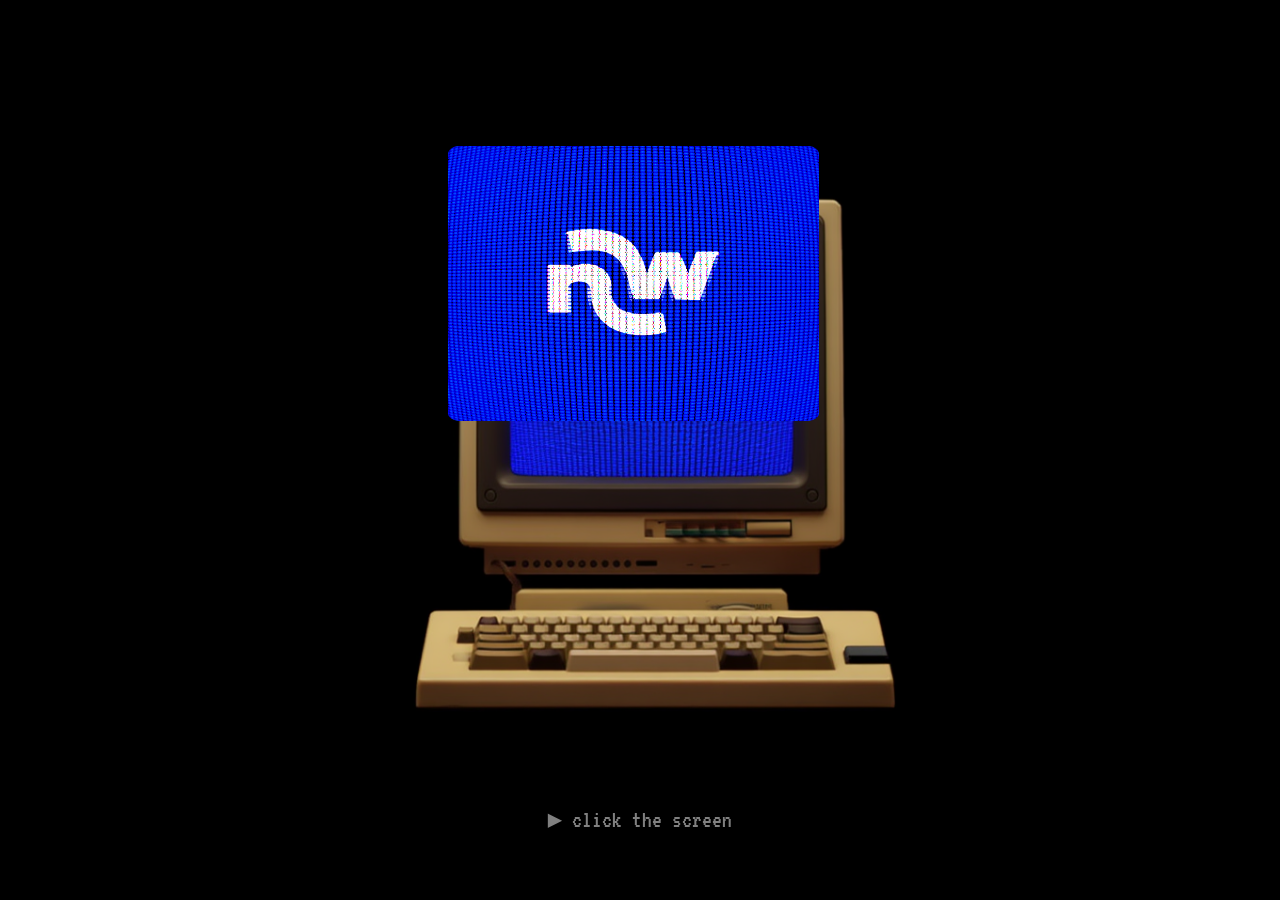
==== noway-main/index.html @ ea656559 "initial commit" ====
<!DOCTYPE html>
<html lang="en">
<head>
  <meta charset="UTF-8">
  <meta name="viewport" content="width=device-width, initial-scale=1.0">
  <title>Noway</title>
  <link rel="stylesheet" href="style.css">
</head>
<body>

  <div class="landing-page" id="landingPage">

    <div class="computer-container" id="computerContainer">
      <img src="IMAGES/Logo on Screen 1.png" alt="Noway" class="landing-bg" id="computerImg">

      <!-- Idle video loops; click triggers Trim 1 then zoom -->
      <div class="screen-overlay" id="screenOverlay">
        <video class="screen-video" id="screenVideo" autoplay muted loop playsinline poster="IMAGES/nowayekraan.jpg">
          <source src="../noway%20web/uued%20asjad/nw_lcd_screen%20-%20Trim.mp4" type="video/mp4">
        </video>
        <!-- Preloaded: shown on click -->
        <video class="screen-video screen-video-hidden" id="screenVideoClick" muted playsinline preload="auto">
          <source src="../noway%20web/uued%20asjad/nw_lcd_screen%20-%20Trim%201.mp4" type="video/mp4">
        </video>
      </div>
    </div>

    <p class="hint-text" id="hintText">&#9654; click the screen</p>

  </div>

  <!-- Boot Sequence -->
  <div class="boot-overlay" id="bootOverlay">

    <!-- Windows XP loading screen -->
    <div id="bootXp">
      <div class="xp-logo">
        <div class="xp-flag">
          <div class="xp-tl"></div>
          <div class="xp-tr"></div>
          <div class="xp-bl"></div>
          <div class="xp-br"></div>
        </div>
        <div class="xp-wordmark">
          <span class="xp-microsoft">Microsoft</span>
          <span class="xp-name">Windows<em>XP</em></span>
        </div>
      </div>
      <div class="xp-bar-track">
        <div class="xp-pill"></div>
        <div class="xp-pill"></div>
        <div class="xp-pill"></div>
      </div>
      <span class="xp-copy">Copyright &copy; 2026 Noway Technologies. All rights reserved.</span>
    </div>

  </div>

  <!-- Page Transition -->
  <div class="page-transition" id="pageTransition"></div>

  <script src="script.js"></script>
</body>
</html>
---- noway-main/style.css ----
@import url('https://fonts.googleapis.com/css2?family=VT323&family=Press+Start+2P&display=swap');

/* ===== GLOBAL RESET & BASE ===== */
*, *::before, *::after {
  margin: 0;
  padding: 0;
  box-sizing: border-box;
}

:root {
  --win-blue: #0055aa;
  --win-gray: #c0c0c0;
  --win-dark: #808080;
  --win-light: #ffffff;
  --win-black: #000000;
  --win-taskbar: #c0c0c0;
  --win-title: #000080;
  --win-title-text: #ffffff;
  --font-retro: 'VT323', monospace;
  --font-pixel: 'Press Start 2P', cursive;
}

html, body {
  width: 100%;
  height: 100%;
  overflow: hidden;
  font-family: var(--font-retro);
}


/* =========================================================
   LANDING PAGE (index.html)
   ========================================================= */
.landing-page {
  width: 100%;
  height: 100vh;
  background: #000;
  position: relative;
  overflow: hidden;
  display: flex;
  flex-direction: column;
  align-items: center;
  justify-content: center;
}

/* Container shrink-wraps around the image so overlay % = image % */
.computer-container {
  position: relative;
  display: inline-block;
  z-index: 1;
  /* transform-origin = center of the CRT screen area in the image */
  transform-origin: 49.5% 30%;
  transition: transform 2.2s cubic-bezier(0.2, 0, 0.6, 1);
}

/* Zoom-in state — triggered by JS on screen click */
.computer-container.zooming {
  transform: scale(14);
}

/* Image scales naturally — no object-fit tricks */
.landing-bg {
  display: block;
  max-width: 100vw;
  max-height: 88vh;
  width: auto;
  height: auto;
}

/* Screen overlay: positioned relative to the container (= image size)
   Percentages match the CRT screen area of "Logo on Screen 1.png" */
.screen-overlay {
  position: absolute;
  z-index: 5;
  top: 11%;
  left: 35%;
  width: 29%;
  height: 38%;
  overflow: hidden;
  cursor: pointer;
  border-radius: 3%;
}

/* Video fills the TV screen */
.screen-video {
  position: absolute;
  top: 0; left: 0;
  width: 100%;
  height: 100%;
  object-fit: cover;
  display: block;
}

.screen-video-hidden {
  opacity: 0;
  pointer-events: none;
}


/* Hint text: below the computer */
.hint-text {
  margin-top: 16px;
  font-family: var(--font-retro);
  font-size: clamp(16px, 2vw, 24px);
  color: rgba(255,255,255,0.5);
  z-index: 5;
  animation: hintBlink 2s ease-in-out infinite;
  white-space: nowrap;
}

@keyframes hintBlink {
  0%, 100% { opacity: 0.4; }
  50% { opacity: 0.9; }
}

/* Boot animation overlay */
.boot-overlay {
  position: fixed;
  top: 0; left: 0;
  width: 100%;
  height: 100%;
  background: #000;
  z-index: 9999;
  opacity: 0;
  pointer-events: none;
  transition: opacity 0.5s ease;
}

.boot-overlay.active {
  opacity: 1;
  pointer-events: all;
}

/* ── Windows XP boot screen ── */
#bootXp {
  display: none;
  flex-direction: column;
  align-items: center;
  justify-content: center;
  height: 100%;
  gap: 48px;
  opacity: 0;
  transition: opacity 0.6s ease;
}

#bootXp.visible {
  opacity: 1;
}

.xp-logo {
  display: flex;
  align-items: center;
  gap: 18px;
}

/* 4-color Windows flag */
.xp-flag {
  width: 58px;
  height: 58px;
  display: grid;
  grid-template-columns: 1fr 1fr;
  grid-template-rows: 1fr 1fr;
  gap: 3px;
}

.xp-tl { background: #ec3b26; border-radius: 5px 0 0 0; }
.xp-tr { background: #82c143; border-radius: 0 5px 0 0; }
.xp-bl { background: #1da1e4; border-radius: 0 0 0 5px; }
.xp-br { background: #f3c10a; border-radius: 0 0 5px 0; }

.xp-wordmark {
  display: flex;
  flex-direction: column;
  line-height: 1;
}

.xp-microsoft {
  font-family: 'Segoe UI', Tahoma, sans-serif;
  font-size: 13px;
  color: #ccc;
  letter-spacing: 1px;
  margin-bottom: 2px;
}

.xp-name {
  font-family: 'Franklin Gothic Medium', 'Arial Narrow', Arial, sans-serif;
  font-size: 40px;
  font-weight: normal;
  color: #fff;
}

.xp-name em {
  font-style: italic;
  color: #ff8c00;
  font-size: 32px;
  margin-left: 6px;
}

/* Sliding progress bar */
.xp-bar-track {
  width: 220px;
  height: 14px;
  border-radius: 7px;
  border: 1px solid #555;
  background: #111;
  overflow: hidden;
  position: relative;
}

.xp-pill {
  position: absolute;
  top: 2px;
  width: 40px;
  height: 10px;
  border-radius: 5px;
  background: linear-gradient(90deg, #1668cc, #56aaff, #1668cc);
  animation: xpSlide 1.8s linear infinite;
  left: -40px;
}

.xp-pill:nth-child(2) { animation-delay: 0.6s; }
.xp-pill:nth-child(3) { animation-delay: 1.2s; }

@keyframes xpSlide {
  from { left: -40px; }
  to   { left: 220px; }
}

.xp-copy {
  position: absolute;
  bottom: 28px;
  font-family: 'Segoe UI', Tahoma, sans-serif;
  font-size: 11px;
  color: #555;
  letter-spacing: 0.5px;
}


/* =========================================================
   DESKTOP PAGE (desktop.html)
   ========================================================= */
.desktop-page {
  width: 100%;
  height: 100vh;
  position: relative;
  overflow: hidden;
}

/* Full-screen desktop background */
.desktop-bg {
  position: absolute;
  top: 0; left: 0;
  width: 100%;
  height: 100%;
  object-fit: cover;
  z-index: 0;
}

/* Noway logo top-left */
.desktop-logo {
  position: absolute;
  top: 3%;
  left: 3%;
  width: 180px;
  height: auto;
  z-index: 5;
  filter: drop-shadow(0 2px 6px rgba(0,0,0,0.3));
}

/* Shutdown button */
.shutdown-btn {
  position: absolute;
  bottom: 3%;
  right: 3%;
  z-index: 20;
  display: flex;
  align-items: center;
  gap: 6px;
  padding: 8px 18px;
  background: rgba(0,0,0,0.45);
  color: #fff;
  border: 2px solid rgba(255,255,255,0.25);
  border-radius: 4px;
  font-family: 'Segoe UI', Tahoma, sans-serif;
  font-size: 13px;
  font-weight: bold;
  cursor: pointer;
  backdrop-filter: blur(4px);
  transition: all 0.2s ease;
}

.shutdown-btn:hover {
  background: rgba(180,0,0,0.7);
  border-color: #ff4444;
}

.shutdown-btn:active {
  transform: scale(0.95);
}

/* Shutdown overlay */
.shutdown-overlay {
  position: fixed;
  top: 0; left: 0;
  width: 100%;
  height: 100%;
  background: #000;
  z-index: 99998;
  display: none;
  flex-direction: column;
  align-items: center;
  justify-content: center;
  opacity: 0;
  transition: opacity 0.6s ease;
}

.shutdown-overlay.active {
  display: flex;
}

.shutdown-overlay.visible {
  opacity: 1;
}

.shutdown-content {
  display: flex;
  flex-direction: column;
  align-items: center;
  gap: 32px;
}

.shutdown-msg {
  font-family: 'Segoe UI', Tahoma, sans-serif;
  font-size: 18px;
  color: #bbb;
  letter-spacing: 0.5px;
}

/* CRT turn-off: shrinks to a horizontal line then a dot */
@keyframes crtOff {
  0%   { transform: scaleY(1)     scaleX(1);    filter: brightness(1);   opacity: 1; }
  55%  { transform: scaleY(0.012) scaleX(1.05); filter: brightness(2.5); opacity: 1; }
  80%  { transform: scaleY(0.012) scaleX(0.04); filter: brightness(4);   opacity: 1; }
  100% { transform: scaleY(0)     scaleX(0);    filter: brightness(0);   opacity: 0; }
}

.shutdown-overlay.crt-off {
  animation: crtOff 0.7s ease-in forwards;
}

/* Floating Windows-style window (desktop popups) */
.win-window {
  position: absolute;
  display: flex;
  flex-direction: column;
  border: 2px solid;
  border-color: #dfdfdf #808080 #808080 #dfdfdf;
  box-shadow: 4px 4px 0 rgba(0,0,0,0.35);
}

/* Video window — left of center, large */
.video-win {
  top: 8%;
  left: 18%;
  width: 50%;
  max-width: 700px;
  min-width: 280px;
  z-index: 10;
}

.win-video-body {
  background: #000;
  overflow: hidden;
  line-height: 0;
}

.win-video-body video {
  width: 100%;
  display: block;
  object-fit: cover;
  max-height: 55vh;
}

/* Contact popup — overlaps video window on the right */
.contact-win {
  top: 22%;
  right: 6%;
  width: 20%;
  max-width: 300px;
  min-width: 200px;
  z-index: 15;
}

.contact-body {
  background: var(--win-gray);
  padding: 28px 20px 24px;
  display: flex;
  flex-direction: column;
  align-items: center;
  gap: 18px;
}

.contact-body p {
  font-family: 'Segoe UI', Tahoma, sans-serif;
  font-size: 20px;
  color: #000;
  text-align: center;
}

.win98-btn {
  background: var(--win-gray);
  border: 2px solid;
  border-color: #dfdfdf #808080 #808080 #dfdfdf;
  padding: 10px 22px;
  font-family: 'Segoe UI', Tahoma, sans-serif;
  font-size: 14px;
  font-weight: bold;
  cursor: pointer;
  min-width: 110px;
}

.win98-btn:hover {
  background: #d0d0d0;
}

.win98-btn:active {
  border-color: #808080 #dfdfdf #dfdfdf #808080;
}

/* Desktop icons — horizontal row at the bottom */
.desktop-icons-row {
  position: absolute;
  bottom: 6%;
  left: 0;
  right: 0;
  display: flex;
  flex-direction: row;
  justify-content: space-evenly;
  align-items: flex-end;
  padding: 0 8%;
  z-index: 20;
}

.desktop-icon {
  display: flex;
  flex-direction: column;
  align-items: center;
  gap: 6px;
  cursor: pointer;
  padding: 8px 12px;
  border: 2px solid transparent;
  border-radius: 4px;
  text-decoration: none;
  transition: all 0.2s ease;
}

.desktop-icon:hover {
  background: rgba(255,255,255,0.15);
  border-color: rgba(255,255,255,0.3);
  transform: translateY(-4px);
}

.desktop-icon:active,
.desktop-icon.selected {
  background: rgba(0,0,128,0.4);
  border: 2px dotted #fff;
  transform: translateY(0);
}

.desktop-icon .icon-img {
  width: 80px;
  height: 80px;
  object-fit: contain;
  filter: drop-shadow(2px 3px 4px rgba(0,0,0,0.4));
  transition: transform 0.2s ease;
}

.desktop-icon:hover .icon-img {
  transform: scale(1.1);
}

.desktop-icon .icon-label {
  font-family: 'Segoe UI', Tahoma, sans-serif;
  font-size: 16px;
  font-weight: bold;
  color: #fff;
  text-shadow: 1px 1px 3px #000, 0 0 8px rgba(0,0,0,0.6);
  text-align: center;
}


/* =========================================================
   INNER PAGES (trend.html, about.html)
   ========================================================= */
.inner-page {
  width: 100%;
  height: 100vh;
  position: relative;
  overflow: hidden;
  display: flex;
  flex-direction: column;
  font-family: 'Segoe UI', Tahoma, sans-serif;
}

.inner-page .desktop-bg {
  position: absolute;
  top: 0; left: 0;
  width: 100%;
  height: 100%;
  object-fit: cover;
  z-index: 0;
  filter: brightness(0.4) blur(3px);
}

/* Full-size window on inner pages */
.inner-window {
  position: relative;
  z-index: 5;
  flex: 1;
  margin: 20px;
  display: flex;
  flex-direction: column;
  background: var(--win-gray);
  border: 2px solid;
  border-color: #dfdfdf #808080 #808080 #dfdfdf;
  box-shadow: 4px 4px 0 rgba(0,0,0,0.3);
}

.win-titlebar {
  display: flex;
  align-items: center;
  justify-content: space-between;
  background: linear-gradient(90deg, var(--win-title), #1084d0);
  padding: 3px 4px;
  cursor: default;
  flex-shrink: 0;
}

.win-titlebar .title {
  color: var(--win-title-text);
  font-size: 13px;
  font-weight: bold;
  font-family: 'Segoe UI', Tahoma, sans-serif;
  padding-left: 4px;
}

.win-titlebar .window-controls {
  display: flex;
  gap: 2px;
}

.win-titlebar .window-controls button {
  width: 21px;
  height: 21px;
  background: var(--win-gray);
  border: 2px solid;
  border-color: #dfdfdf #808080 #808080 #dfdfdf;
  font-family: 'Segoe UI', sans-serif;
  font-size: 11px;
  font-weight: bold;
  cursor: pointer;
  display: flex;
  align-items: center;
  justify-content: center;
  padding: 0;
  line-height: 1;
}

.win-titlebar .window-controls button:active {
  border-color: #808080 #dfdfdf #dfdfdf #808080;
}

.win-menubar {
  display: flex;
  gap: 0;
  background: var(--win-gray);
  border-bottom: 1px solid #808080;
  padding: 2px 0;
  flex-shrink: 0;
}

.win-menubar button {
  background: none;
  border: none;
  padding: 2px 10px;
  font-family: 'Segoe UI', Tahoma, sans-serif;
  font-size: 12px;
  cursor: pointer;
}

.win-menubar button:hover {
  background: var(--win-title);
  color: #fff;
}

.win-body {
  flex: 1;
  overflow-y: auto;
  padding: 0;
  background: var(--win-gray);
}

.inner-content {
  background: #fff;
  border: 2px solid;
  border-color: #808080 #dfdfdf #dfdfdf #808080;
  margin: 4px;
  padding: 30px 40px;
  min-height: calc(100% - 8px);
  font-size: 15px;
  line-height: 1.7;
  color: #222;
}

.inner-content h1 {
  font-family: var(--font-pixel);
  font-size: 22px;
  color: var(--win-title);
  margin-bottom: 20px;
  border-bottom: 2px solid var(--win-title);
  padding-bottom: 10px;
}

.inner-content h2 {
  font-size: 20px;
  color: #333;
  margin: 24px 0 12px;
}

.inner-content p {
  margin-bottom: 14px;
}

.inner-content .card-grid {
  display: grid;
  grid-template-columns: repeat(auto-fit, minmax(220px, 1fr));
  gap: 16px;
  margin: 24px 0;
}

.inner-content .card {
  background: var(--win-gray);
  border: 2px solid;
  border-color: #dfdfdf #808080 #808080 #dfdfdf;
  padding: 20px;
  text-align: center;
}

.inner-content .card h3 {
  font-size: 16px;
  margin-bottom: 8px;
  color: var(--win-title);
}

.inner-content .card p {
  font-size: 13px;
  color: #555;
}

.inner-content .card .card-icon {
  font-size: 40px;
  margin-bottom: 10px;
}

.back-btn {
  display: inline-flex;
  align-items: center;
  gap: 6px;
  padding: 6px 18px;
  margin-bottom: 20px;
  background: var(--win-gray);
  border: 2px solid;
  border-color: #dfdfdf #808080 #808080 #dfdfdf;
  font-family: 'Segoe UI', Tahoma, sans-serif;
  font-size: 13px;
  cursor: pointer;
  text-decoration: none;
  color: #000;
}

.back-btn:active {
  border-color: #808080 #dfdfdf #dfdfdf #808080;
}

.back-btn:hover {
  background: #d0d0d0;
}

/* About page specifics */
.team-grid {
  display: grid;
  grid-template-columns: repeat(auto-fit, minmax(180px, 1fr));
  gap: 16px;
  margin: 24px 0;
}

.team-member {
  background: var(--win-gray);
  border: 2px solid;
  border-color: #dfdfdf #808080 #808080 #dfdfdf;
  padding: 20px;
  text-align: center;
}

.team-member .avatar {
  width: 64px;
  height: 64px;
  background: var(--win-title);
  border-radius: 50%;
  margin: 0 auto 12px;
  display: flex;
  align-items: center;
  justify-content: center;
  font-size: 28px;
  color: #fff;
}

.team-member h3 {
  font-size: 14px;
  margin-bottom: 4px;
}

.team-member p {
  font-size: 12px;
  color: #666;
}


/* =========================================================
   PAGE TRANSITION
   ========================================================= */
.page-transition {
  position: fixed;
  top: 0; left: 0;
  width: 100%;
  height: 100%;
  background: #000;
  z-index: 99999;
  opacity: 0;
  pointer-events: none;
  transition: opacity 0.4s ease;
}

.page-transition.active {
  opacity: 1;
  pointer-events: all;
}


/* =========================================================
   RESPONSIVE
   ========================================================= */

/* ── Reduce double-tap delay on touch devices ── */
a, button {
  touch-action: manipulation;
}

/* ── Tablet landscape (≤ 1024px) ── */
@media (max-width: 1024px) {
  .desktop-logo {
    width: clamp(90px, 14vw, 180px);
  }

  .video-win {
    left: 8%;
    width: 62%;
  }

  .contact-win {
    right: 3%;
    width: 24%;
  }
}

/* ── Tablet portrait (≤ 768px) ── */
@media (max-width: 768px) {
  .desktop-logo {
    width: 110px;
  }

  .desktop-icon .icon-img {
    width: 60px;
    height: 60px;
  }

  .desktop-icon .icon-label {
    font-size: 12px;
  }

  .video-win {
    left: 4%;
    width: 66%;
    top: 10%;
  }

  .contact-win {
    right: 2%;
    top: 20%;
    width: 28%;
    min-width: 160px;
  }

  .contact-body p {
    font-size: 16px;
  }

  .win-titlebar .window-controls button {
    width: 26px;
    height: 26px;
  }

  .inner-content {
    padding: 20px 24px;
  }

  .inner-content .card-grid {
    grid-template-columns: repeat(auto-fit, minmax(160px, 1fr));
  }

  .team-grid {
    grid-template-columns: repeat(auto-fit, minmax(140px, 1fr));
  }
}

/* ── Large phone / small tablet (≤ 600px) ── */
@media (max-width: 600px) {
  .desktop-logo {
    width: 90px;
    top: 2%;
    left: 2%;
  }

  .desktop-icon .icon-img {
    width: 48px;
    height: 48px;
  }

  .desktop-icon .icon-label {
    font-size: 11px;
  }

  .desktop-icons-row {
    padding: 0 2%;
    bottom: 4%;
  }

  .video-win {
    left: 3%;
    width: 84%;
    top: 12%;
  }

  .win-video-body video {
    max-height: 38vh;
  }

  .contact-win {
    display: none;
  }

  .hint-text {
    white-space: normal;
    text-align: center;
    padding: 0 16px;
  }

  .inner-window {
    margin: 8px;
  }

  .inner-content {
    padding: 14px 12px;
  }

  .inner-content h1 {
    font-size: 16px;
  }

  .inner-content h2 {
    font-size: 16px;
  }

  .inner-content .card-grid {
    grid-template-columns: 1fr 1fr;
    gap: 10px;
  }

  .team-grid {
    grid-template-columns: 1fr 1fr;
    gap: 10px;
  }
}

/* ── Small phone (≤ 420px) ── */
@media (max-width: 420px) {
  .desktop-logo {
    width: 70px;
  }

  .desktop-icon {
    padding: 6px 4px;
  }

  .desktop-icon .icon-img {
    width: 38px;
    height: 38px;
  }

  .desktop-icon .icon-label {
    font-size: 9px;
  }

  .video-win {
    left: 2%;
    width: 92%;
    top: 10%;
  }

  .win-video-body video {
    max-height: 32vh;
  }

  .boot-text {
    font-size: 15px;
  }

  .inner-content .card-grid {
    grid-template-columns: 1fr;
  }

  .team-grid {
    grid-template-columns: 1fr 1fr;
  }
}
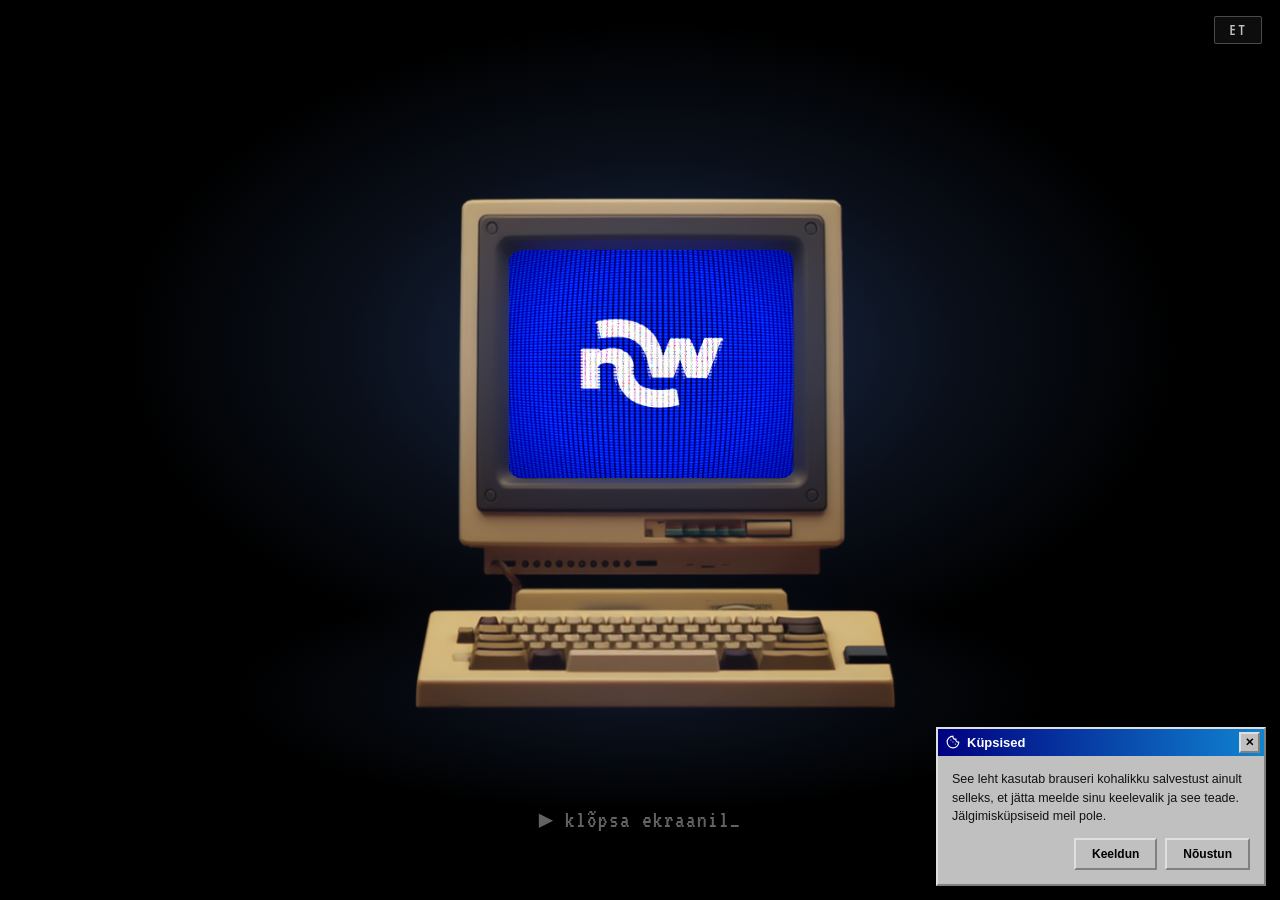
==== commit fa4d4f98: "coment" ====
--- a/noway-main/index.html
+++ b/noway-main/index.html
@@ -1,59 +1,94 @@
 <!DOCTYPE html>
-<html lang="en">
+<html lang="et">
 <head>
   <meta charset="UTF-8">
   <meta name="viewport" content="width=device-width, initial-scale=1.0">
-  <title>Noway</title>
+  <meta name="description" content="Noway — loovstuudio. Veebidisain, bränding ja video. Klõpsa ekraanil ja astu sisse.">
+  <title data-i18n="doc.index">Noway</title>
+  <link rel="icon" type="image/png" href="IMAGES/noway_big_logo0.png">
   <link rel="stylesheet" href="style.css">
 </head>
 <body>
 
   <div class="landing-page" id="landingPage">
 
+    <button class="lang-switch lang-switch--landing" title="Keel / Language">ET</button>
+
     <div class="computer-container" id="computerContainer">
       <img src="IMAGES/Logo on Screen 1.png" alt="Noway" class="landing-bg" id="computerImg">
 
+      <!-- Light cast by the screen: monitor halo + desk spill -->
+      <div class="pc-glow" aria-hidden="true"></div>
+      <div class="pc-floor-glow" aria-hidden="true"></div>
+
       <!-- Idle video loops; click triggers Trim 1 then zoom -->
-      <div class="screen-overlay" id="screenOverlay">
+      <div class="screen-overlay" id="screenOverlay" role="button" tabindex="0" aria-label="Käivita arvuti — klõpsa ekraanil" data-i18n-aria="aria.powerOn">
         <video class="screen-video" id="screenVideo" autoplay muted loop playsinline poster="IMAGES/nowayekraan.jpg">
-          <source src="../noway%20web/uued%20asjad/nw_lcd_screen%20-%20Trim.mp4" type="video/mp4">
+          <source src="IMAGES/nw_lcd_screen-trim.mp4" type="video/mp4">
         </video>
         <!-- Preloaded: shown on click -->
         <video class="screen-video screen-video-hidden" id="screenVideoClick" muted playsinline preload="auto">
-          <source src="../noway%20web/uued%20asjad/nw_lcd_screen%20-%20Trim%201.mp4" type="video/mp4">
+          <source src="IMAGES/nw_lcd_screen-trim1.mp4" type="video/mp4">
         </video>
+        <!-- CRT vignette -->
+        <div class="crt-fx" aria-hidden="true"></div>
+        <!-- CRT power-on animation (plays once on load) -->
+        <div class="screen-power" aria-hidden="true"></div>
       </div>
     </div>
 
-    <p class="hint-text" id="hintText">&#9654; click the screen</p>
+    <p class="hint-text" id="hintText" data-i18n="hint">&#9654; klõpsa ekraanil</p>
 
   </div>
 
-  <!-- Boot Sequence -->
+  <!-- Boot Sequence: Noway logo + SVG loader -->
   <div class="boot-overlay" id="bootOverlay">
 
-    <!-- Windows XP loading screen -->
-    <div id="bootXp">
-      <div class="xp-logo">
-        <div class="xp-flag">
-          <div class="xp-tl"></div>
-          <div class="xp-tr"></div>
-          <div class="xp-bl"></div>
-          <div class="xp-br"></div>
-        </div>
-        <div class="xp-wordmark">
-          <span class="xp-microsoft">Microsoft</span>
-          <span class="xp-name">Windows<em>XP</em></span>
-        </div>
-      </div>
-      <div class="xp-bar-track">
-        <div class="xp-pill"></div>
-        <div class="xp-pill"></div>
-        <div class="xp-pill"></div>
-      </div>
-      <span class="xp-copy">Copyright &copy; 2026 Noway Technologies. All rights reserved.</span>
+    <div id="bootScreen">
+      <img src="IMAGES/noway_big_logo0.png" alt="Noway" class="boot-logo">
+
+      <svg class="boot-loader" viewBox="0 0 240 16" aria-hidden="true">
+        <defs>
+          <linearGradient id="pillGrad" x1="0" y1="0" x2="1" y2="0">
+            <stop offset="0" stop-color="#1668cc"/>
+            <stop offset="0.5" stop-color="#6db3ff"/>
+            <stop offset="1" stop-color="#1668cc"/>
+          </linearGradient>
+          <clipPath id="loaderClip">
+            <rect x="1" y="1" width="238" height="14" rx="7"/>
+          </clipPath>
+        </defs>
+        <rect x="0.5" y="0.5" width="239" height="15" rx="7.75" fill="#0d0d0d" stroke="#4a4a4a"/>
+        <g clip-path="url(#loaderClip)">
+          <rect class="pill"        x="-40" y="3" width="34" height="10" rx="5" fill="url(#pillGrad)"/>
+          <rect class="pill pill-2" x="-40" y="3" width="34" height="10" rx="5" fill="url(#pillGrad)"/>
+          <rect class="pill pill-3" x="-40" y="3" width="34" height="10" rx="5" fill="url(#pillGrad)"/>
+        </g>
+      </svg>
+
+      <span class="xp-copy" data-i18n="boot.copy">&copy; 2026 Noway. K&otilde;ik &otilde;igused kaitstud.</span>
     </div>
 
+  </div>
+
+  <!-- Cookie notice -->
+  <div class="win-window cookie-banner cookie-banner--landing" id="cookieBanner" role="dialog" aria-labelledby="ckTitle">
+    <div class="win-titlebar">
+      <span class="title" id="ckTitle">
+        <svg class="ico" viewBox="0 0 24 24" fill="none" stroke="currentColor" stroke-width="2" stroke-linecap="round" stroke-linejoin="round" aria-hidden="true"><path d="M12 2a10 10 0 1 0 10 10 4 4 0 0 1-5-5 4 4 0 0 1-5-5"/><path d="M8.5 8.5v.01"/><path d="M16 15.5v.01"/><path d="M12 12v.01"/></svg>
+        <span data-i18n="ck.title">Küpsised</span>
+      </span>
+      <div class="window-controls">
+        <button title="Close" id="cookieClose">&#10005;</button>
+      </div>
+    </div>
+    <div class="cookie-body">
+      <p data-i18n="ck.text">See leht kasutab brauseri kohalikku salvestust ainult selleks, et jätta meelde sinu keelevalik ja see teade. Jälgimisküpsiseid meil pole.</p>
+      <div class="cookie-actions">
+        <button class="win98-btn" id="cookieDecline" data-i18n="ck.decline">Keeldun</button>
+        <button class="win98-btn" id="cookieAccept" data-i18n="ck.accept">Nõustun</button>
+      </div>
+    </div>
   </div>
 
   <!-- Page Transition -->
--- a/noway-main/style.css
+++ b/noway-main/style.css
@@ -8,16 +8,29 @@
 }
 
 :root {
+  /* Win98 chrome */
   --win-blue: #0055aa;
   --win-gray: #c0c0c0;
   --win-dark: #808080;
   --win-light: #ffffff;
   --win-black: #000000;
-  --win-taskbar: #c0c0c0;
   --win-title: #000080;
+  --win-title-2: #1084d0;
   --win-title-text: #ffffff;
+
+  /* XP Luna (taskbar, start menu, boot) */
+  --xp-blue: #245edb;
+  --xp-blue-light: #3f8cf3;
+  --xp-blue-dark: #1941a5;
+  --xp-green: #3c9e3c;
+  --xp-green-light: #7ede7e;
+  --xp-green-dark: #1f6b1f;
+
   --font-retro: 'VT323', monospace;
   --font-pixel: 'Press Start 2P', cursive;
+  --font-ui: 'Segoe UI', Tahoma, sans-serif;
+
+  --taskbar-h: 38px;
 }
 
 html, body {
@@ -25,6 +38,30 @@
   height: 100%;
   overflow: hidden;
   font-family: var(--font-retro);
+}
+
+/* Keyboard navigation — visible focus everywhere */
+:focus-visible {
+  outline: 2px dotted #fff;
+  outline-offset: 2px;
+}
+
+.inner-content :focus-visible,
+.win-titlebar button:focus-visible,
+.win98-btn:focus-visible {
+  outline: 2px dotted #000;
+  outline-offset: 1px;
+}
+
+button {
+  cursor: pointer;
+}
+
+/* Small inline SVG icons (titlebars, menus, buttons) */
+.ico {
+  width: 14px;
+  height: 14px;
+  flex-shrink: 0;
 }
 
 
@@ -49,13 +86,14 @@
   display: inline-block;
   z-index: 1;
   /* transform-origin = center of the CRT screen area in the image */
-  transform-origin: 49.5% 30%;
-  transition: transform 2.2s cubic-bezier(0.2, 0, 0.6, 1);
-}
-
-/* Zoom-in state — triggered by JS on screen click */
+  transform-origin: 50.9% 41.2%;
+  transition: transform 1s cubic-bezier(0.55, 0, 0.7, 1);
+}
+
+/* Push-in state — a short cinematic dolly toward the screen,
+   the fade to black finishes the move */
 .computer-container.zooming {
-  transform: scale(14);
+  transform: scale(2.35);
 }
 
 /* Image scales naturally — no object-fit tricks */
@@ -67,18 +105,75 @@
   height: auto;
 }
 
+/* ── Light cast by the powered-on screen ──
+   Two soft radial pools blended additively over the (black) photo:
+   one around the monitor, one spilling onto the desk/keyboard.
+   They fade in when the screen "powers on", then breathe gently. */
+.pc-glow,
+.pc-floor-glow {
+  position: absolute;
+  z-index: 2;
+  pointer-events: none;
+  mix-blend-mode: screen;
+  opacity: 0;
+  animation: glowOn 0.8s ease-out 0.85s forwards,
+             glowPulse 6s ease-in-out 1.8s infinite;
+}
+
+/* around the screen (centered on the CRT glass) */
+.pc-glow {
+  left: 50.9%;
+  top: 41.2%;
+  width: 115%;
+  height: 125%;
+  transform: translate(-50%, -52%);
+  background: radial-gradient(closest-side,
+    rgba(96, 150, 255, 0.30) 0%,
+    rgba(96, 150, 255, 0.10) 42%,
+    transparent 72%);
+}
+
+/* spill on the keyboard / desk below */
+.pc-floor-glow {
+  left: 50%;
+  top: 87%;
+  width: 90%;
+  height: 45%;
+  transform: translate(-50%, -50%);
+  background: radial-gradient(closest-side,
+    rgba(96, 150, 255, 0.14) 0%,
+    rgba(96, 150, 255, 0.05) 45%,
+    transparent 72%);
+}
+
+@keyframes glowOn {
+  from { opacity: 0; }
+  to   { opacity: 1; }
+}
+
+@keyframes glowPulse {
+  0%, 100% { opacity: 1; }
+  50%      { opacity: 0.78; }
+}
+
 /* Screen overlay: positioned relative to the container (= image size)
-   Percentages match the CRT screen area of "Logo on Screen 1.png" */
+   Percentages measured from the CRT glass in "Logo on Screen 1.png"
+   (glass bbox: left 39.85%, top 25.5%, width 22.1%, height 31.3%) */
 .screen-overlay {
   position: absolute;
   z-index: 5;
-  top: 11%;
-  left: 35%;
-  width: 29%;
-  height: 38%;
+  top: 25.4%;
+  left: 39.8%;
+  width: 22.2%;
+  height: 31.6%;
   overflow: hidden;
   cursor: pointer;
-  border-radius: 3%;
+  border-radius: 6% / 5%;
+}
+
+.screen-overlay:focus-visible {
+  outline: 3px dotted rgba(255,255,255,0.85);
+  outline-offset: 4px;
 }
 
 /* Video fills the TV screen */
@@ -96,16 +191,76 @@
   pointer-events: none;
 }
 
-
-/* Hint text: below the computer */
+/* CRT effect layer: soft vignette on the glass (the video already
+   carries its own scanline texture — no extra lines on top) */
+.crt-fx {
+  position: absolute;
+  inset: 0;
+  z-index: 3;
+  pointer-events: none;
+  border-radius: inherit;
+  background: radial-gradient(ellipse at center, transparent 60%, rgba(0, 0, 0, 0.32) 100%);
+  animation: crtFlicker 5s steps(60) infinite;
+}
+
+@keyframes crtFlicker {
+  0%, 100% { opacity: 1; }
+  4%  { opacity: 0.86; }
+  7%  { opacity: 1; }
+  56% { opacity: 0.92; }
+  59% { opacity: 1; }
+}
+
+/* ── CRT power-on: black tube → thin bright line → flash → picture ──
+   Covers the glass on page load, then plays once and fades away. */
+.screen-power {
+  position: absolute;
+  inset: 0;
+  z-index: 4;
+  pointer-events: none;
+  background: #000;
+  transform-origin: center;
+  animation: screenPowerOn 0.9s ease-out 0.25s forwards;
+}
+
+@keyframes screenPowerOn {
+  0%   { opacity: 1; transform: scaleY(1);     background: #000; }
+  38%  { opacity: 1; transform: scaleY(1);     background: #000; }
+  46%  { opacity: 1; transform: scaleY(0.015); background: #eaf2ff; }
+  62%  { opacity: 1; transform: scaleY(0.015); background: #ffffff; }
+  74%  { opacity: 0.9; transform: scaleY(1);   background: #dce9ff; }
+  84%  { opacity: 0.45; transform: scaleY(1);  background: #ffffff; }
+  100% { opacity: 0; transform: scaleY(1);     background: #ffffff; }
+}
+
+/* Hint text: below the computer — appears once the screen is on */
 .hint-text {
   margin-top: 16px;
   font-family: var(--font-retro);
   font-size: clamp(16px, 2vw, 24px);
-  color: rgba(255,255,255,0.5);
+  color: rgba(255,255,255,0.55);
   z-index: 5;
-  animation: hintBlink 2s ease-in-out infinite;
+  opacity: 0;
+  animation: hintIn 0.6s ease 1.3s forwards,
+             hintBlink 2s ease-in-out 2.1s infinite;
   white-space: nowrap;
+  letter-spacing: 1px;
+}
+
+@keyframes hintIn {
+  from { opacity: 0; transform: translateY(6px); }
+  to   { opacity: 0.7; transform: translateY(0); }
+}
+
+/* blinking terminal cursor after the hint */
+.hint-text::after {
+  content: '_';
+  animation: cursorBlink 1s steps(1) infinite;
+}
+
+@keyframes cursorBlink {
+  0%, 49% { opacity: 1; }
+  50%, 100% { opacity: 0; }
 }
 
 @keyframes hintBlink {
@@ -131,20 +286,50 @@
   pointer-events: all;
 }
 
-/* ── Windows XP boot screen ── */
-#bootXp {
+/* ── Noway boot screen: logo + SVG loader ── */
+#bootScreen {
   display: none;
   flex-direction: column;
   align-items: center;
   justify-content: center;
   height: 100%;
-  gap: 48px;
+  gap: 44px;
   opacity: 0;
-  transition: opacity 0.6s ease;
-}
-
-#bootXp.visible {
+  transition: opacity 0.35s ease;
+}
+
+#bootScreen.visible {
   opacity: 1;
+}
+
+.boot-logo {
+  width: clamp(130px, 24vw, 220px);
+  height: auto;
+  filter: drop-shadow(0 0 26px rgba(96, 150, 255, 0.35));
+  animation: bootLogoPulse 1.8s ease-in-out infinite;
+}
+
+@keyframes bootLogoPulse {
+  0%, 100% { transform: scale(1);    opacity: 0.92; }
+  50%      { transform: scale(1.04); opacity: 1; }
+}
+
+/* SVG progress: sliding pills inside a rounded track */
+.boot-loader {
+  width: clamp(180px, 32vw, 240px);
+  height: auto;
+}
+
+.boot-loader .pill {
+  animation: pillSlide 1.5s linear infinite;
+}
+
+.boot-loader .pill-2 { animation-delay: 0.5s; }
+.boot-loader .pill-3 { animation-delay: 1s; }
+
+@keyframes pillSlide {
+  from { transform: translateX(0); }
+  to   { transform: translateX(320px); }
 }
 
 .xp-logo {
@@ -163,6 +348,17 @@
   gap: 3px;
 }
 
+/* small variant — reused in the Start button */
+.xp-flag--small {
+  width: 20px;
+  height: 20px;
+  gap: 2px;
+}
+
+.xp-flag--small > * {
+  border-radius: 2px !important;
+}
+
 .xp-tl { background: #ec3b26; border-radius: 5px 0 0 0; }
 .xp-tr { background: #82c143; border-radius: 0 5px 0 0; }
 .xp-bl { background: #1da1e4; border-radius: 0 0 0 5px; }
@@ -175,7 +371,7 @@
 }
 
 .xp-microsoft {
-  font-family: 'Segoe UI', Tahoma, sans-serif;
+  font-family: var(--font-ui);
   font-size: 13px;
   color: #ccc;
   letter-spacing: 1px;
@@ -196,40 +392,10 @@
   margin-left: 6px;
 }
 
-/* Sliding progress bar */
-.xp-bar-track {
-  width: 220px;
-  height: 14px;
-  border-radius: 7px;
-  border: 1px solid #555;
-  background: #111;
-  overflow: hidden;
-  position: relative;
-}
-
-.xp-pill {
-  position: absolute;
-  top: 2px;
-  width: 40px;
-  height: 10px;
-  border-radius: 5px;
-  background: linear-gradient(90deg, #1668cc, #56aaff, #1668cc);
-  animation: xpSlide 1.8s linear infinite;
-  left: -40px;
-}
-
-.xp-pill:nth-child(2) { animation-delay: 0.6s; }
-.xp-pill:nth-child(3) { animation-delay: 1.2s; }
-
-@keyframes xpSlide {
-  from { left: -40px; }
-  to   { left: 220px; }
-}
-
 .xp-copy {
   position: absolute;
   bottom: 28px;
-  font-family: 'Segoe UI', Tahoma, sans-serif;
+  font-family: var(--font-ui);
   font-size: 11px;
   color: #555;
   letter-spacing: 0.5px;
@@ -244,6 +410,12 @@
   height: 100vh;
   position: relative;
   overflow: hidden;
+  animation: desktopFade 0.9s ease;
+}
+
+@keyframes desktopFade {
+  from { opacity: 0; }
+  to   { opacity: 1; }
 }
 
 /* Full-screen desktop background */
@@ -265,37 +437,6 @@
   height: auto;
   z-index: 5;
   filter: drop-shadow(0 2px 6px rgba(0,0,0,0.3));
-}
-
-/* Shutdown button */
-.shutdown-btn {
-  position: absolute;
-  bottom: 3%;
-  right: 3%;
-  z-index: 20;
-  display: flex;
-  align-items: center;
-  gap: 6px;
-  padding: 8px 18px;
-  background: rgba(0,0,0,0.45);
-  color: #fff;
-  border: 2px solid rgba(255,255,255,0.25);
-  border-radius: 4px;
-  font-family: 'Segoe UI', Tahoma, sans-serif;
-  font-size: 13px;
-  font-weight: bold;
-  cursor: pointer;
-  backdrop-filter: blur(4px);
-  transition: all 0.2s ease;
-}
-
-.shutdown-btn:hover {
-  background: rgba(180,0,0,0.7);
-  border-color: #ff4444;
-}
-
-.shutdown-btn:active {
-  transform: scale(0.95);
 }
 
 /* Shutdown overlay */
@@ -330,7 +471,7 @@
 }
 
 .shutdown-msg {
-  font-family: 'Segoe UI', Tahoma, sans-serif;
+  font-family: var(--font-ui);
   font-size: 18px;
   color: #bbb;
   letter-spacing: 0.5px;
@@ -356,6 +497,15 @@
   border: 2px solid;
   border-color: #dfdfdf #808080 #808080 #dfdfdf;
   box-shadow: 4px 4px 0 rgba(0,0,0,0.35);
+}
+
+.win-window.minimized {
+  display: none;
+}
+
+/* inactive window — grayed titlebar, like the real thing */
+.desktop-page .win-window.inactive .win-titlebar {
+  background: linear-gradient(90deg, #7b7b7b, #b0b0b0);
 }
 
 /* Video window — left of center, large */
@@ -383,28 +533,157 @@
 
 /* Contact popup — overlaps video window on the right */
 .contact-win {
-  top: 22%;
-  right: 6%;
-  width: 20%;
-  max-width: 300px;
-  min-width: 200px;
+  top: 14%;
+  right: 5%;
+  width: 24%;
+  max-width: 340px;
+  min-width: 230px;
   z-index: 15;
 }
 
 .contact-body {
   background: var(--win-gray);
-  padding: 28px 20px 24px;
+  padding: 18px 16px 16px;
   display: flex;
   flex-direction: column;
-  align-items: center;
-  gap: 18px;
+  align-items: stretch;
+  gap: 12px;
 }
 
 .contact-body p {
-  font-family: 'Segoe UI', Tahoma, sans-serif;
-  font-size: 20px;
+  font-family: var(--font-ui);
+  font-size: 19px;
   color: #000;
   text-align: center;
+  margin: 0;
+}
+
+/* ── Win98 contact form (desktop popup + about page) ── */
+.contact-form {
+  display: flex;
+  flex-direction: column;
+  gap: 10px;
+  width: 100%;
+}
+
+.form-field {
+  display: flex;
+  flex-direction: column;
+  gap: 4px;
+}
+
+.form-field label {
+  font-family: var(--font-ui);
+  font-size: 12px;
+  font-weight: bold;
+  color: #000;
+}
+
+.form-field input,
+.form-field textarea {
+  font-family: var(--font-ui);
+  font-size: 13px;
+  padding: 6px 8px;
+  color: #000;
+  background: #fff;
+  border: 2px solid;
+  border-color: #808080 #dfdfdf #dfdfdf #808080;
+  border-radius: 0;
+  width: 100%;
+}
+
+.form-field textarea {
+  resize: vertical;
+  min-height: 64px;
+}
+
+.form-field input:focus-visible,
+.form-field textarea:focus-visible {
+  outline: 2px dotted #000;
+  outline-offset: -4px;
+}
+
+.contact-form .win98-btn {
+  align-self: flex-end;
+  display: inline-flex;
+  align-items: center;
+  gap: 8px;
+}
+
+.form-status {
+  font-family: var(--font-ui);
+  font-size: 12px;
+  color: #005a00;
+  margin: 0;
+}
+
+.form-status[hidden] {
+  display: none;
+}
+
+.privacy-note {
+  font-family: var(--font-ui);
+  font-size: 12px;
+  color: #454545;
+  margin: 0;
+}
+
+.privacy-note a {
+  color: var(--win-title);
+}
+
+/* ── Cookie notice — a small Win98 dialog above the taskbar ── */
+.cookie-banner {
+  position: fixed;
+  right: 14px;
+  bottom: calc(var(--taskbar-h) + 14px);
+  width: 330px;
+  max-width: calc(100vw - 28px);
+  z-index: 900;
+  display: none;
+}
+
+.cookie-banner.show {
+  display: flex;
+  animation: ckIn 0.35s ease;
+}
+
+/* landing page has no taskbar */
+.cookie-banner--landing {
+  bottom: 14px;
+}
+
+@keyframes ckIn {
+  from { transform: translateY(16px); opacity: 0; }
+  to   { transform: translateY(0);    opacity: 1; }
+}
+
+.cookie-body {
+  background: var(--win-gray);
+  padding: 14px;
+  display: flex;
+  flex-direction: column;
+  gap: 12px;
+}
+
+.cookie-body p {
+  font-family: var(--font-ui);
+  font-size: 12.5px;
+  line-height: 1.5;
+  color: #111;
+  margin: 0;
+}
+
+.cookie-actions {
+  display: flex;
+  justify-content: flex-end;
+  gap: 8px;
+}
+
+.cookie-actions .win98-btn {
+  padding: 7px 16px;
+  font-size: 12px;
+  min-width: 0;
 }
 
 .win98-btn {
@@ -412,11 +691,12 @@
   border: 2px solid;
   border-color: #dfdfdf #808080 #808080 #dfdfdf;
   padding: 10px 22px;
-  font-family: 'Segoe UI', Tahoma, sans-serif;
+  font-family: var(--font-ui);
   font-size: 14px;
   font-weight: bold;
   cursor: pointer;
   min-width: 110px;
+  transition: background 0.15s ease;
 }
 
 .win98-btn:hover {
@@ -427,10 +707,10 @@
   border-color: #808080 #dfdfdf #dfdfdf #808080;
 }
 
-/* Desktop icons — horizontal row at the bottom */
+/* Desktop icons — horizontal row above the taskbar */
 .desktop-icons-row {
   position: absolute;
-  bottom: 6%;
+  bottom: calc(var(--taskbar-h) + 9vh);
   left: 0;
   right: 0;
   display: flex;
@@ -468,8 +748,8 @@
 }
 
 .desktop-icon .icon-img {
-  width: 80px;
-  height: 80px;
+  width: 108px;
+  height: 108px;
   object-fit: contain;
   filter: drop-shadow(2px 3px 4px rgba(0,0,0,0.4));
   transition: transform 0.2s ease;
@@ -480,12 +760,303 @@
 }
 
 .desktop-icon .icon-label {
-  font-family: 'Segoe UI', Tahoma, sans-serif;
-  font-size: 16px;
+  font-family: var(--font-ui);
+  font-size: 17px;
   font-weight: bold;
   color: #fff;
   text-shadow: 1px 1px 3px #000, 0 0 8px rgba(0,0,0,0.6);
   text-align: center;
+}
+
+
+/* =========================================================
+   XP TASKBAR + START MENU (shared: desktop & inner pages)
+   ========================================================= */
+.taskbar {
+  position: absolute;
+  left: 0;
+  right: 0;
+  bottom: 0;
+  height: var(--taskbar-h);
+  z-index: 500;
+  display: flex;
+  align-items: stretch;
+  background: linear-gradient(180deg,
+    var(--xp-blue-light) 0%,
+    var(--xp-blue) 9%,
+    #2158cf 50%,
+    var(--xp-blue-dark) 100%);
+  box-shadow: inset 0 1px 0 rgba(255,255,255,0.3);
+}
+
+/* green XP start button */
+.start-btn {
+  display: flex;
+  align-items: center;
+  gap: 8px;
+  padding: 0 24px 0 12px;
+  border: none;
+  border-radius: 0 14px 14px 0;
+  background: linear-gradient(180deg,
+    var(--xp-green-light) 0%,
+    var(--xp-green) 12%,
+    #2f8a2f 55%,
+    var(--xp-green-dark) 100%);
+  color: #fff;
+  font-family: var(--font-ui);
+  font-size: 17px;
+  font-weight: bold;
+  font-style: italic;
+  text-shadow: 1px 1px 2px rgba(0,0,0,0.5);
+  box-shadow: inset 0 1px 0 rgba(255,255,255,0.45), 2px 0 6px rgba(0,0,0,0.3);
+  cursor: pointer;
+  transition: filter 0.15s ease;
+}
+
+.start-btn:hover {
+  filter: brightness(1.12);
+}
+
+.start-btn:active,
+.start-btn.open {
+  filter: brightness(0.88);
+}
+
+/* open-window tabs */
+.taskbar-tabs {
+  flex: 1;
+  display: flex;
+  align-items: stretch;
+  gap: 3px;
+  padding: 4px 6px;
+  min-width: 0;
+  overflow: hidden;
+}
+
+.task-tab {
+  display: flex;
+  align-items: center;
+  gap: 7px;
+  padding: 0 12px;
+  min-width: 110px;
+  max-width: 190px;
+  border: none;
+  border-radius: 3px;
+  background: linear-gradient(180deg, #4d84e6, #2b64cf);
+  box-shadow: inset 0 1px 0 rgba(255,255,255,0.3);
+  color: #fff;
+  font-family: var(--font-ui);
+  font-size: 12px;
+  cursor: pointer;
+  overflow: hidden;
+  white-space: nowrap;
+  text-overflow: ellipsis;
+  transition: filter 0.15s ease;
+}
+
+.task-tab:hover {
+  filter: brightness(1.12);
+}
+
+/* pressed = focused window */
+.task-tab.active {
+  background: linear-gradient(180deg, #1c48a8, #16398f);
+  box-shadow: inset 0 2px 4px rgba(0,0,0,0.45);
+}
+
+.task-tab .ico {
+  width: 15px;
+  height: 15px;
+}
+
+/* Language switch — like the Windows language bar in the tray */
+.lang-switch {
+  background: rgba(255,255,255,0.12);
+  border: 1px solid rgba(255,255,255,0.35);
+  border-radius: 2px;
+  color: #fff;
+  font-family: Tahoma, sans-serif;
+  font-size: 11px;
+  font-weight: bold;
+  letter-spacing: 0.5px;
+  padding: 3px 8px;
+  cursor: pointer;
+  transition: background 0.15s ease;
+}
+
+.lang-switch:hover {
+  background: rgba(255,255,255,0.28);
+}
+
+/* floating variant on the landing page (no taskbar there) */
+.lang-switch--landing {
+  position: fixed;
+  top: 16px;
+  right: 18px;
+  z-index: 60;
+  background: rgba(255,255,255,0.05);
+  border: 1px solid rgba(255,255,255,0.25);
+  color: rgba(255,255,255,0.75);
+  font-family: var(--font-retro);
+  font-size: 18px;
+  font-weight: normal;
+  letter-spacing: 2px;
+  padding: 4px 14px;
+}
+
+.lang-switch--landing:hover {
+  background: rgba(255,255,255,0.12);
+  color: #fff;
+}
+
+/* clock tray */
+.taskbar-tray {
+  display: flex;
+  align-items: center;
+  gap: 8px;
+  padding: 0 16px 0 18px;
+  background: linear-gradient(180deg, #4be1ff 0%, #17a3e3 10%, #1290d8 55%, #0b63b0 100%);
+  box-shadow: inset 3px 0 5px rgba(0,0,0,0.25);
+  color: #fff;
+  font-family: Tahoma, sans-serif;
+  font-size: 12px;
+  text-shadow: 0 1px 2px rgba(0,0,0,0.4);
+}
+
+/* ── Start menu ── */
+.start-menu {
+  position: absolute;
+  bottom: var(--taskbar-h);
+  left: 0;
+  width: 300px;
+  max-width: 88vw;
+  z-index: 600;
+  display: none;
+  flex-direction: column;
+  border: 1px solid #0f3a8c;
+  border-radius: 6px 6px 0 0;
+  overflow: hidden;
+  box-shadow: 4px -2px 14px rgba(0,0,0,0.45);
+}
+
+.start-menu.open {
+  display: flex;
+  animation: menuPop 0.18s ease;
+}
+
+@keyframes menuPop {
+  from { transform: translateY(8px); opacity: 0; }
+  to   { transform: translateY(0);   opacity: 1; }
+}
+
+.start-menu-header {
+  display: flex;
+  align-items: center;
+  gap: 10px;
+  padding: 12px 14px;
+  background: linear-gradient(180deg, #2b71e0, #1c53b8);
+  color: #fff;
+  font-family: var(--font-ui);
+  font-size: 15px;
+  font-weight: bold;
+  text-shadow: 0 1px 2px rgba(0,0,0,0.4);
+}
+
+.start-menu-header img {
+  height: 24px;
+  width: auto;
+  filter: drop-shadow(0 1px 2px rgba(0,0,0,0.4));
+}
+
+.start-menu-body {
+  background: #fff;
+  padding: 6px 4px;
+  display: flex;
+  flex-direction: column;
+}
+
+.start-menu-item {
+  display: flex;
+  align-items: center;
+  gap: 12px;
+  padding: 8px 12px;
+  border: none;
+  border-radius: 3px;
+  background: none;
+  text-align: left;
+  text-decoration: none;
+  color: #111;
+  font-family: var(--font-ui);
+  font-size: 13px;
+  cursor: pointer;
+  transition: background 0.12s ease, color 0.12s ease;
+}
+
+.start-menu-item img {
+  width: 30px;
+  height: 30px;
+  object-fit: contain;
+}
+
+.start-menu-item .menu-ico {
+  width: 26px;
+  height: 26px;
+  padding: 2px;
+  color: var(--win-title);
+  flex-shrink: 0;
+}
+
+.start-menu-item:hover .menu-ico,
+.start-menu-item:focus-visible .menu-ico {
+  color: #fff;
+}
+
+.start-menu-item:hover,
+.start-menu-item:focus-visible {
+  background: #2b61d1;
+  color: #fff;
+}
+
+.start-menu-sep {
+  height: 1px;
+  background: #dcdcdc;
+  margin: 5px 10px;
+}
+
+.start-menu-footer {
+  display: flex;
+  justify-content: flex-end;
+  padding: 7px 10px;
+  background: linear-gradient(180deg, #2b71e0, #1c53b8);
+}
+
+.shutdown-item {
+  display: flex;
+  align-items: center;
+  gap: 8px;
+  padding: 6px 12px;
+  border: none;
+  border-radius: 3px;
+  background: none;
+  color: #fff;
+  font-family: var(--font-ui);
+  font-size: 13px;
+  cursor: pointer;
+  transition: background 0.15s ease;
+}
+
+.shutdown-item:hover,
+.shutdown-item:focus-visible {
+  background: rgba(255,255,255,0.18);
+}
+
+.shutdown-item .ico {
+  width: 18px;
+  height: 18px;
+  padding: 2px;
+  border-radius: 50%;
+  background: #d64c3a;
+  box-shadow: inset 0 -2px 3px rgba(0,0,0,0.3);
 }
 
 
@@ -499,7 +1070,8 @@
   overflow: hidden;
   display: flex;
   flex-direction: column;
-  font-family: 'Segoe UI', Tahoma, sans-serif;
+  font-family: var(--font-ui);
+  animation: desktopFade 0.7s ease;
 }
 
 .inner-page .desktop-bg {
@@ -517,9 +1089,10 @@
   position: relative;
   z-index: 5;
   flex: 1;
-  margin: 20px;
+  margin: 18px 18px calc(var(--taskbar-h) + 14px);
   display: flex;
   flex-direction: column;
+  min-height: 0;
   background: var(--win-gray);
   border: 2px solid;
   border-color: #dfdfdf #808080 #808080 #dfdfdf;
@@ -530,18 +1103,32 @@
   display: flex;
   align-items: center;
   justify-content: space-between;
-  background: linear-gradient(90deg, var(--win-title), #1084d0);
+  background: linear-gradient(90deg, var(--win-title), var(--win-title-2));
   padding: 3px 4px;
   cursor: default;
   flex-shrink: 0;
+  user-select: none;
+}
+
+/* on the desktop, windows can be dragged by their titlebar */
+.desktop-page .win-titlebar {
+  cursor: move;
+  touch-action: none;
 }
 
 .win-titlebar .title {
+  display: flex;
+  align-items: center;
+  gap: 7px;
   color: var(--win-title-text);
   font-size: 13px;
   font-weight: bold;
-  font-family: 'Segoe UI', Tahoma, sans-serif;
+  font-family: var(--font-ui);
   padding-left: 4px;
+  min-width: 0;
+  overflow: hidden;
+  white-space: nowrap;
+  text-overflow: ellipsis;
 }
 
 .win-titlebar .window-controls {
@@ -555,7 +1142,7 @@
   background: var(--win-gray);
   border: 2px solid;
   border-color: #dfdfdf #808080 #808080 #dfdfdf;
-  font-family: 'Segoe UI', sans-serif;
+  font-family: var(--font-ui);
   font-size: 11px;
   font-weight: bold;
   cursor: pointer;
@@ -564,6 +1151,11 @@
   justify-content: center;
   padding: 0;
   line-height: 1;
+  transition: background 0.12s ease;
+}
+
+.win-titlebar .window-controls button:hover {
+  background: #d4d4d4;
 }
 
 .win-titlebar .window-controls button:active {
@@ -582,10 +1174,11 @@
 .win-menubar button {
   background: none;
   border: none;
-  padding: 2px 10px;
-  font-family: 'Segoe UI', Tahoma, sans-serif;
+  padding: 3px 10px;
+  font-family: var(--font-ui);
   font-size: 12px;
   cursor: pointer;
+  transition: background 0.12s ease, color 0.12s ease;
 }
 
 .win-menubar button:hover {
@@ -598,6 +1191,7 @@
   overflow-y: auto;
   padding: 0;
   background: var(--win-gray);
+  min-height: 0;
 }
 
 .inner-content {
@@ -605,30 +1199,47 @@
   border: 2px solid;
   border-color: #808080 #dfdfdf #dfdfdf #808080;
   margin: 4px;
-  padding: 30px 40px;
+  padding: 32px 44px 40px;
   min-height: calc(100% - 8px);
   font-size: 15px;
   line-height: 1.7;
-  color: #222;
+  color: #1c1c1c;
+  max-width: 1100px;
+}
+
+@media (min-width: 1200px) {
+  .inner-content {
+    margin: 4px auto;
+    width: calc(100% - 8px);
+  }
 }
 
 .inner-content h1 {
+  display: flex;
+  align-items: center;
+  gap: 12px;
   font-family: var(--font-pixel);
   font-size: 22px;
   color: var(--win-title);
-  margin-bottom: 20px;
+  margin-bottom: 22px;
   border-bottom: 2px solid var(--win-title);
-  padding-bottom: 10px;
+  padding-bottom: 12px;
+}
+
+.inner-content h1 .ico {
+  width: 24px;
+  height: 24px;
 }
 
 .inner-content h2 {
   font-size: 20px;
-  color: #333;
-  margin: 24px 0 12px;
+  color: #2b2b2b;
+  margin: 32px 0 12px;
 }
 
 .inner-content p {
   margin-bottom: 14px;
+  max-width: 68ch;
 }
 
 .inner-content .card-grid {
@@ -642,8 +1253,14 @@
   background: var(--win-gray);
   border: 2px solid;
   border-color: #dfdfdf #808080 #808080 #dfdfdf;
-  padding: 20px;
+  padding: 22px 18px;
   text-align: center;
+  transition: transform 0.2s ease, box-shadow 0.2s ease;
+}
+
+.inner-content .card:hover {
+  transform: translateY(-3px);
+  box-shadow: 4px 6px 0 rgba(0,0,0,0.25);
 }
 
 .inner-content .card h3 {
@@ -654,12 +1271,20 @@
 
 .inner-content .card p {
   font-size: 13px;
-  color: #555;
+  color: #4a4a4a;
+  margin: 0;
 }
 
 .inner-content .card .card-icon {
-  font-size: 40px;
-  margin-bottom: 10px;
+  display: flex;
+  justify-content: center;
+  margin-bottom: 12px;
+}
+
+.inner-content .card .card-icon svg {
+  width: 36px;
+  height: 36px;
+  color: var(--win-title);
 }
 
 .back-btn {
@@ -671,11 +1296,12 @@
   background: var(--win-gray);
   border: 2px solid;
   border-color: #dfdfdf #808080 #808080 #dfdfdf;
-  font-family: 'Segoe UI', Tahoma, sans-serif;
+  font-family: var(--font-ui);
   font-size: 13px;
   cursor: pointer;
   text-decoration: none;
   color: #000;
+  transition: background 0.15s ease;
 }
 
 .back-btn:active {
@@ -686,43 +1312,92 @@
   background: #d0d0d0;
 }
 
-/* About page specifics */
-.team-grid {
+/* Portfolio grid — framed like desktop image viewers */
+.portfolio-grid {
   display: grid;
-  grid-template-columns: repeat(auto-fit, minmax(180px, 1fr));
-  gap: 16px;
+  grid-template-columns: repeat(auto-fit, minmax(250px, 1fr));
+  gap: 18px;
   margin: 24px 0;
 }
 
-.team-member {
+.portfolio-item {
+  border: 2px solid;
+  border-color: #dfdfdf #808080 #808080 #dfdfdf;
+  background: var(--win-gray);
+  padding: 3px;
+  transition: transform 0.2s ease, box-shadow 0.2s ease;
+}
+
+.portfolio-item:hover {
+  transform: translateY(-3px);
+  box-shadow: 4px 6px 0 rgba(0,0,0,0.25);
+}
+
+.portfolio-item .shot {
+  display: block;
+  overflow: hidden;
+  background: #000;
+  border: 1px solid #808080;
+}
+
+.portfolio-item img {
+  width: 100%;
+  display: block;
+  aspect-ratio: 16 / 11;
+  object-fit: cover;
+  object-position: top center;
+  transition: transform 0.3s ease;
+}
+
+.portfolio-item:hover img {
+  transform: scale(1.04);
+}
+
+.portfolio-item figcaption {
+  display: flex;
+  align-items: center;
+  gap: 7px;
+  padding: 7px 8px 4px;
+  font-family: var(--font-ui);
+  font-size: 12px;
+  font-weight: bold;
+  color: #222;
+}
+
+.portfolio-item figcaption .ico {
+  width: 13px;
+  height: 13px;
+  color: var(--win-title);
+}
+
+/* Contact block (about page) — holds the request form */
+.contact-block {
+  display: flex;
+  flex-direction: column;
+  gap: 14px;
+  max-width: 560px;
+  margin: 20px 0 8px;
+  padding: 20px 22px 18px;
   background: var(--win-gray);
   border: 2px solid;
   border-color: #dfdfdf #808080 #808080 #dfdfdf;
-  padding: 20px;
-  text-align: center;
-}
-
-.team-member .avatar {
-  width: 64px;
-  height: 64px;
-  background: var(--win-title);
-  border-radius: 50%;
-  margin: 0 auto 12px;
-  display: flex;
-  align-items: center;
-  justify-content: center;
-  font-size: 28px;
-  color: #fff;
-}
-
-.team-member h3 {
+}
+
+.contact-block > p {
+  margin: 0;
   font-size: 14px;
-  margin-bottom: 4px;
-}
-
-.team-member p {
-  font-size: 12px;
-  color: #666;
+}
+
+.contact-block .form-row {
+  display: grid;
+  grid-template-columns: 1fr 1fr;
+  gap: 12px;
+}
+
+@media (max-width: 600px) {
+  .contact-block .form-row {
+    grid-template-columns: 1fr;
+  }
 }
 
 
@@ -748,6 +1423,28 @@
 
 
 /* =========================================================
+   REDUCED MOTION
+   ========================================================= */
+@media (prefers-reduced-motion: reduce) {
+  *, *::before, *::after {
+    animation-duration: 0.01ms !important;
+    animation-iteration-count: 1 !important;
+    transition-duration: 0.01ms !important;
+  }
+
+  /* keep the boot progress readable as a static bar */
+  .boot-loader .pill { animation: none !important; transform: translateX(60px); }
+  .boot-logo { animation: none !important; }
+  .crt-fx { animation: none !important; }
+  .hint-text { animation: none !important; opacity: 0.7; }
+
+  /* skip the power-on theatrics — show the picture right away */
+  .screen-power { display: none; }
+  .pc-glow, .pc-floor-glow { animation: none !important; opacity: 0.9; }
+}
+
+
+/* =========================================================
    RESPONSIVE
    ========================================================= */
 
@@ -780,12 +1477,12 @@
   }
 
   .desktop-icon .icon-img {
-    width: 60px;
-    height: 60px;
+    width: 88px;
+    height: 88px;
   }
 
   .desktop-icon .icon-label {
-    font-size: 12px;
+    font-size: 14px;
   }
 
   .video-win {
@@ -796,9 +1493,9 @@
 
   .contact-win {
     right: 2%;
-    top: 20%;
-    width: 28%;
-    min-width: 160px;
+    top: 12%;
+    width: 32%;
+    min-width: 230px;
   }
 
   .contact-body p {
@@ -811,15 +1508,16 @@
   }
 
   .inner-content {
-    padding: 20px 24px;
+    padding: 22px 24px 30px;
   }
 
   .inner-content .card-grid {
     grid-template-columns: repeat(auto-fit, minmax(160px, 1fr));
   }
 
-  .team-grid {
-    grid-template-columns: repeat(auto-fit, minmax(140px, 1fr));
+  .task-tab {
+    min-width: 44px;
+    max-width: 130px;
   }
 }
 
@@ -832,17 +1530,19 @@
   }
 
   .desktop-icon .icon-img {
-    width: 48px;
-    height: 48px;
+    width: 68px;
+    height: 68px;
   }
 
   .desktop-icon .icon-label {
-    font-size: 11px;
+    font-size: 12px;
   }
 
   .desktop-icons-row {
     padding: 0 2%;
-    bottom: 4%;
+    bottom: calc(var(--taskbar-h) + 8vh);
+    flex-wrap: wrap;
+    gap: 4px;
   }
 
   .video-win {
@@ -855,7 +1555,8 @@
     max-height: 38vh;
   }
 
-  .contact-win {
+  .contact-win,
+  .task-tab[data-window="contactWindow"] {
     display: none;
   }
 
@@ -866,15 +1567,20 @@
   }
 
   .inner-window {
-    margin: 8px;
+    margin: 8px 8px calc(var(--taskbar-h) + 8px);
   }
 
   .inner-content {
-    padding: 14px 12px;
+    padding: 16px 14px 24px;
   }
 
   .inner-content h1 {
     font-size: 16px;
+  }
+
+  .inner-content h1 .ico {
+    width: 18px;
+    height: 18px;
   }
 
   .inner-content h2 {
@@ -886,9 +1592,17 @@
     gap: 10px;
   }
 
-  .team-grid {
-    grid-template-columns: 1fr 1fr;
-    gap: 10px;
+  .portfolio-grid {
+    grid-template-columns: 1fr;
+  }
+
+  .start-btn {
+    font-size: 15px;
+    padding: 0 18px 0 10px;
+  }
+
+  .taskbar-tray {
+    padding: 0 10px 0 12px;
   }
 }
 
@@ -903,12 +1617,12 @@
   }
 
   .desktop-icon .icon-img {
-    width: 38px;
-    height: 38px;
+    width: 56px;
+    height: 56px;
   }
 
   .desktop-icon .icon-label {
-    font-size: 9px;
+    font-size: 11px;
   }
 
   .video-win {
@@ -921,15 +1635,15 @@
     max-height: 32vh;
   }
 
-  .boot-text {
-    font-size: 15px;
-  }
-
   .inner-content .card-grid {
     grid-template-columns: 1fr;
   }
 
-  .team-grid {
-    grid-template-columns: 1fr 1fr;
-  }
-}
+  .task-tab {
+    min-width: 40px;
+  }
+
+  .task-tab span {
+    display: none;
+  }
+}
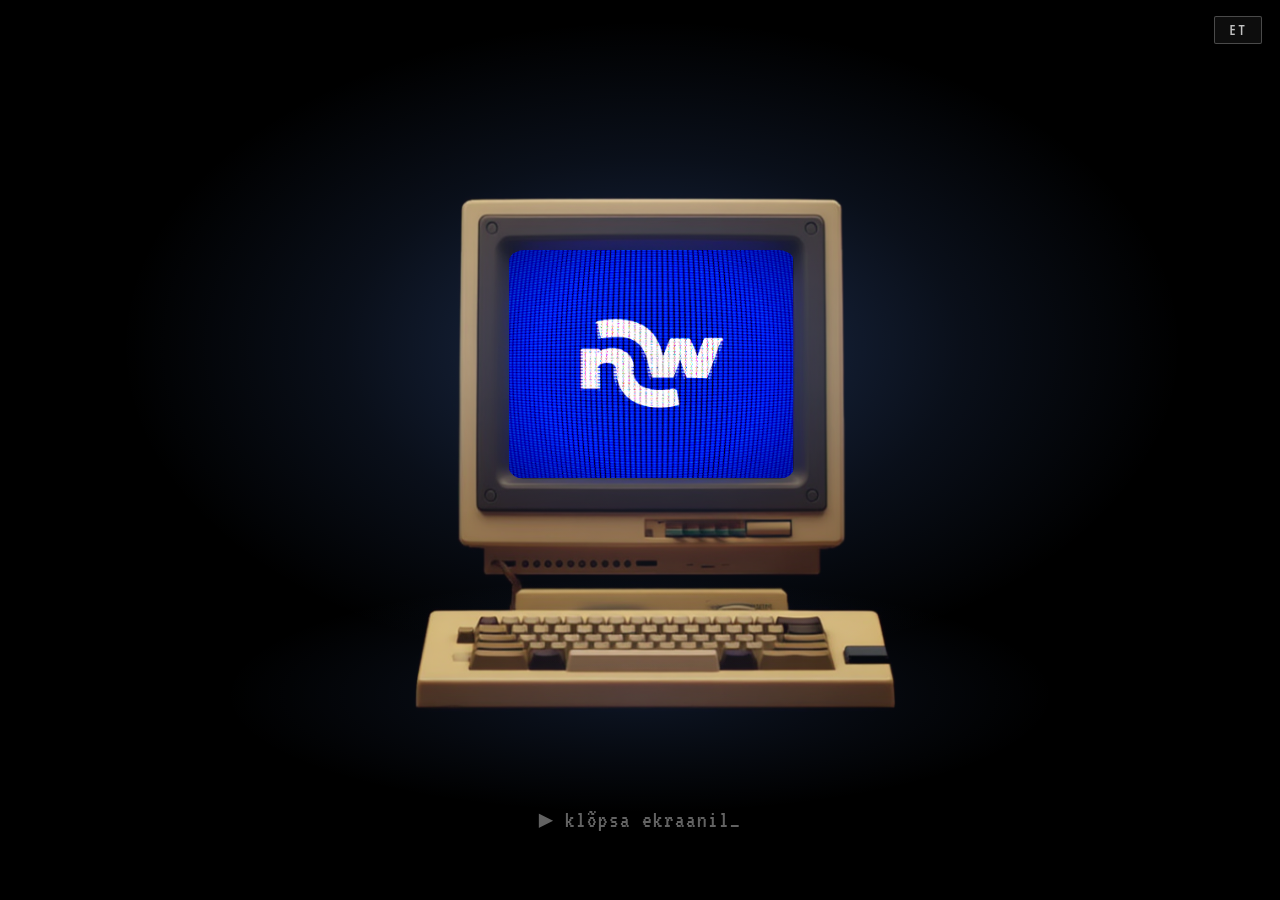
==== commit 51564fc4: "coment" ====
--- a/noway-main/index.html
+++ b/noway-main/index.html
@@ -71,26 +71,6 @@
 
   </div>
 
-  <!-- Cookie notice -->
-  <div class="win-window cookie-banner cookie-banner--landing" id="cookieBanner" role="dialog" aria-labelledby="ckTitle">
-    <div class="win-titlebar">
-      <span class="title" id="ckTitle">
-        <svg class="ico" viewBox="0 0 24 24" fill="none" stroke="currentColor" stroke-width="2" stroke-linecap="round" stroke-linejoin="round" aria-hidden="true"><path d="M12 2a10 10 0 1 0 10 10 4 4 0 0 1-5-5 4 4 0 0 1-5-5"/><path d="M8.5 8.5v.01"/><path d="M16 15.5v.01"/><path d="M12 12v.01"/></svg>
-        <span data-i18n="ck.title">Küpsised</span>
-      </span>
-      <div class="window-controls">
-        <button title="Close" id="cookieClose">&#10005;</button>
-      </div>
-    </div>
-    <div class="cookie-body">
-      <p data-i18n="ck.text">See leht kasutab brauseri kohalikku salvestust ainult selleks, et jätta meelde sinu keelevalik ja see teade. Jälgimisküpsiseid meil pole.</p>
-      <div class="cookie-actions">
-        <button class="win98-btn" id="cookieDecline" data-i18n="ck.decline">Keeldun</button>
-        <button class="win98-btn" id="cookieAccept" data-i18n="ck.accept">Nõustun</button>
-      </div>
-    </div>
-  </div>
-
   <!-- Page Transition -->
   <div class="page-transition" id="pageTransition"></div>
 
--- a/noway-main/style.css
+++ b/noway-main/style.css
@@ -71,6 +71,7 @@
 .landing-page {
   width: 100%;
   height: 100vh;
+  height: 100dvh;
   background: #000;
   position: relative;
   overflow: hidden;
@@ -408,6 +409,7 @@
 .desktop-page {
   width: 100%;
   height: 100vh;
+  height: 100dvh;
   position: relative;
   overflow: hidden;
   animation: desktopFade 0.9s ease;
@@ -646,11 +648,6 @@
 .cookie-banner.show {
   display: flex;
   animation: ckIn 0.35s ease;
-}
-
-/* landing page has no taskbar */
-.cookie-banner--landing {
-  bottom: 14px;
 }
 
 @keyframes ckIn {
@@ -1066,6 +1063,7 @@
 .inner-page {
   width: 100%;
   height: 100vh;
+  height: 100dvh;
   position: relative;
   overflow: hidden;
   display: flex;
@@ -1521,57 +1519,92 @@
   }
 }
 
-/* ── Large phone / small tablet (≤ 600px) ── */
+/* ── Large phone / small tablet (≤ 600px) ──
+   The "desktop" is reflowed into a balanced portrait layout:
+   a single centered video window as the hero, a neat icon row
+   pinned above the taskbar, and no floating contact popup
+   (the contact form still lives on the About page). */
 @media (max-width: 600px) {
   .desktop-logo {
-    width: 90px;
-    top: 2%;
-    left: 2%;
+    width: 88px;
+    top: 2.5%;
+    left: 4%;
+  }
+
+  /* Hero video window — centered, near the top, comfortably wide */
+  .video-win {
+    left: 50%;
+    right: auto;
+    transform: translateX(-50%);
+    width: 92%;
+    max-width: 460px;
+    min-width: 0;
+    top: 14%;
+  }
+
+  .win-video-body video {
+    max-height: 40vh;
+  }
+
+  /* Bigger touch targets for window buttons */
+  .win-titlebar .window-controls button {
+    width: 30px;
+    height: 30px;
+    font-size: 13px;
+  }
+
+  /* Icon row: 4 across, evenly spread, sitting above the taskbar */
+  .desktop-icons-row {
+    padding: 0 3%;
+    bottom: calc(var(--taskbar-h) + 6vh);
+    justify-content: space-between;
+    flex-wrap: wrap;
+    gap: 6px 2px;
+  }
+
+  .desktop-icon {
+    flex: 0 0 22%;
+    padding: 8px 4px;
+    min-height: 44px;
   }
 
   .desktop-icon .icon-img {
-    width: 68px;
-    height: 68px;
+    width: 62px;
+    height: 62px;
   }
 
   .desktop-icon .icon-label {
     font-size: 12px;
   }
 
-  .desktop-icons-row {
-    padding: 0 2%;
-    bottom: calc(var(--taskbar-h) + 8vh);
-    flex-wrap: wrap;
-    gap: 4px;
-  }
-
-  .video-win {
-    left: 3%;
-    width: 84%;
-    top: 12%;
-  }
-
-  .win-video-body video {
-    max-height: 38vh;
-  }
-
+  /* No floating contact popup on phones — reachable via the Contact icon */
   .contact-win,
   .task-tab[data-window="contactWindow"] {
     display: none;
   }
 
+  /* Landing hint wraps instead of overflowing */
   .hint-text {
     white-space: normal;
     text-align: center;
     padding: 0 16px;
   }
 
+  /* Enlarge the CRT so the tap target is comfortable in portrait:
+     let the photo run a little wider than the viewport (sides crop) */
+  .landing-bg {
+    max-width: 132vw;
+    max-height: 72vh;
+  }
+
+  /* Inner pages: give the window edge-to-edge room */
   .inner-window {
     margin: 8px 8px calc(var(--taskbar-h) + 8px);
   }
 
   .inner-content {
     padding: 16px 14px 24px;
+    font-size: 14px;
   }
 
   .inner-content h1 {
@@ -1613,26 +1646,21 @@
   }
 
   .desktop-icon {
-    padding: 6px 4px;
+    flex: 0 0 23%;
+    padding: 6px 2px;
   }
 
   .desktop-icon .icon-img {
-    width: 56px;
-    height: 56px;
+    width: 54px;
+    height: 54px;
   }
 
   .desktop-icon .icon-label {
     font-size: 11px;
   }
 
-  .video-win {
-    left: 2%;
-    width: 92%;
-    top: 10%;
-  }
-
   .win-video-body video {
-    max-height: 32vh;
+    max-height: 34vh;
   }
 
   .inner-content .card-grid {
@@ -1647,3 +1675,50 @@
     display: none;
   }
 }
+
+/* ── Phone in landscape (short viewport) ──
+   Very little vertical room — shrink the hero and lift the icons
+   so nothing hides behind the taskbar. */
+@media (max-height: 480px) and (orientation: landscape) {
+  .landing-bg {
+    max-width: 100vw;
+    max-height: 82vh;
+  }
+
+  .video-win {
+    top: 6%;
+    width: 56%;
+    max-width: 420px;
+  }
+
+  .win-video-body video {
+    max-height: 52vh;
+  }
+
+  .desktop-icons-row {
+    bottom: calc(var(--taskbar-h) + 2vh);
+    padding: 0 4%;
+  }
+
+  .desktop-icon .icon-img {
+    width: 46px;
+    height: 46px;
+  }
+
+  .desktop-icon .icon-label {
+    font-size: 11px;
+  }
+
+  /* Bring the contact popup back — there is horizontal room in landscape */
+  .contact-win {
+    display: flex;
+    top: 8%;
+    right: 3%;
+    width: 34%;
+    min-width: 200px;
+  }
+
+  .task-tab[data-window="contactWindow"] {
+    display: flex;
+  }
+}
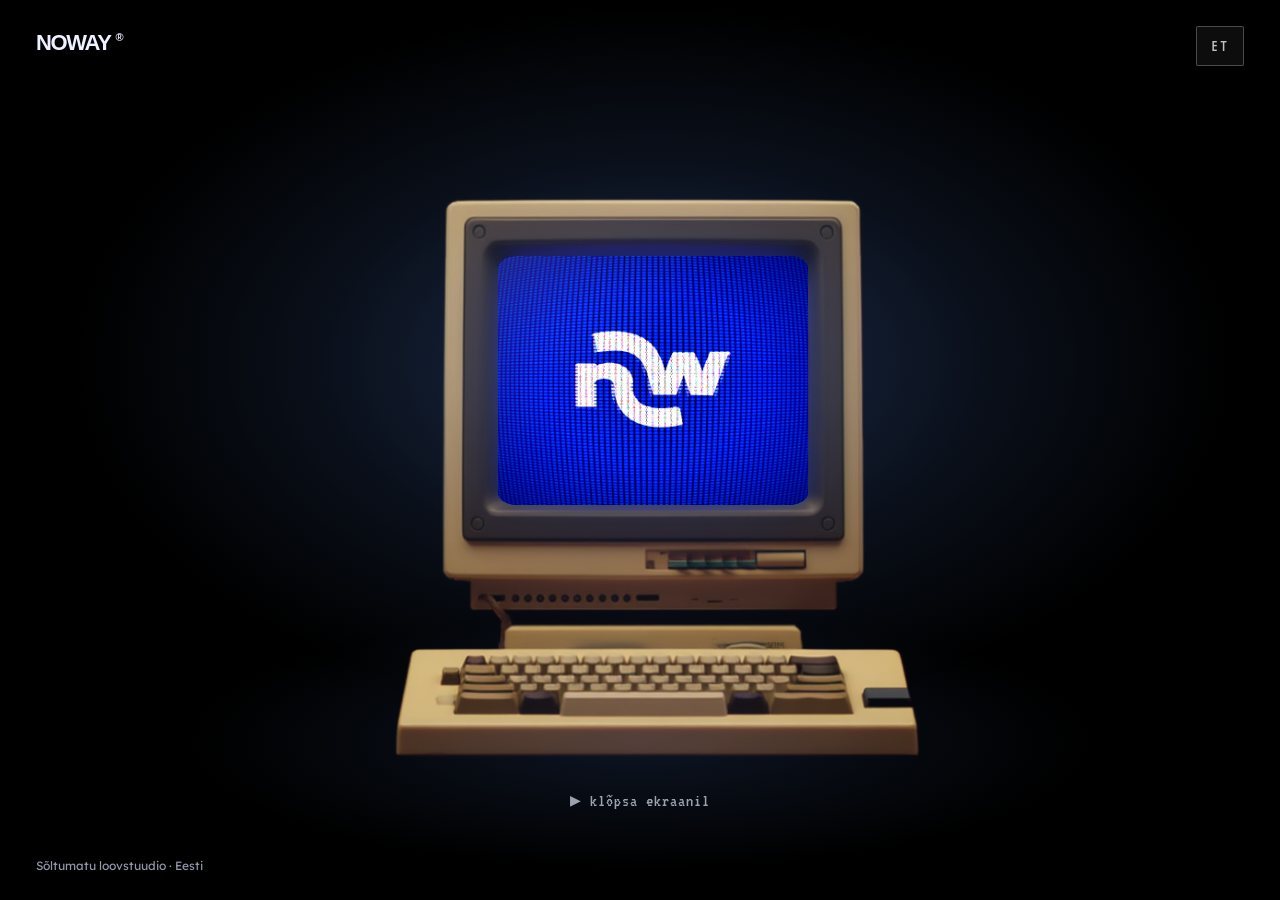
==== commit db40e722: "coment" ====
--- a/noway-main/index.html
+++ b/noway-main/index.html
@@ -12,6 +12,7 @@
 
   <div class="landing-page" id="landingPage">
 
+    <div class="landing-wordmark">NOWAY<span>®</span></div>
     <button class="lang-switch lang-switch--landing" title="Keel / Language">ET</button>
 
     <div class="computer-container" id="computerContainer">
@@ -27,7 +28,7 @@
           <source src="IMAGES/nw_lcd_screen-trim.mp4" type="video/mp4">
         </video>
         <!-- Preloaded: shown on click -->
-        <video class="screen-video screen-video-hidden" id="screenVideoClick" muted playsinline preload="auto">
+        <video class="screen-video screen-video-hidden" id="screenVideoClick" muted playsinline preload="metadata">
           <source src="IMAGES/nw_lcd_screen-trim1.mp4" type="video/mp4">
         </video>
         <!-- CRT vignette -->
@@ -37,7 +38,10 @@
       </div>
     </div>
 
-    <p class="hint-text" id="hintText" data-i18n="hint">&#9654; klõpsa ekraanil</p>
+    <div class="landing-actions">
+      <p class="hint-text" id="hintText" data-i18n="hint">▶ klõpsa ekraanil</p>
+    </div>
+    <footer class="landing-footer"><span data-i18n="studio">Sõltumatu loovstuudio · Eesti</span></footer>
 
   </div>
 
--- a/noway-main/style.css
+++ b/noway-main/style.css
@@ -1722,3 +1722,198 @@
     display: flex;
   }
 }
+
+/* Studio refinement — tactile XP chrome, cinematic CRT, quieter motion. */
+:root { --taskbar-h: 44px; }
+.landing-page { isolation: isolate; background: #020304; }
+.landing-wordmark {
+  position: absolute; top: 32px; left: 36px; z-index: 8;
+  color: #eef1ff; font: 800 22px/1 var(--font-ui); letter-spacing: -.08em;
+}
+.landing-wordmark span { margin-left: 5px; font-size: 11px; vertical-align: top; }
+.landing-page .lang-switch { top: 26px; right: 36px; min-width: 48px; min-height: 40px; }
+.computer-container {
+  transform: perspective(1200px) rotateX(var(--tilt-y, 0deg)) rotateY(var(--tilt-x, 0deg));
+  transition: transform .65s cubic-bezier(.2,.8,.2,1);
+}
+.landing-bg { width: min(190vw, 145svh, 1900px); max-width: none; max-height: none; }
+.computer-container.zooming { transform: perspective(1200px) scale(2.8); transition-duration: 1s; }
+.screen-overlay {
+  box-shadow: inset 0 0 16px #0009, 0 0 22px #456fff28;
+  transition: box-shadow .4s ease, filter .4s ease;
+}
+.screen-overlay:hover, .screen-overlay:focus-visible {
+  box-shadow: inset 0 0 16px #0005, 0 0 42px #456fff66;
+  filter: brightness(1.13);
+}
+.crt-fx { animation: none; background: linear-gradient(135deg, #d5e7ff24, transparent 42%), radial-gradient(ellipse, transparent 50%, #0007); }
+.pc-glow { animation: glowOn 1.2s ease .3s forwards; }
+.pc-floor-glow { animation: glowOn 1.4s ease .5s forwards; }
+.landing-actions {
+  position: absolute; bottom: clamp(70px, 10vh, 110px); z-index: 7;
+  display: grid; justify-items: center; gap: 14px;
+  transition: opacity .25s, transform .4s;
+}
+.landing-actions.is-booting { opacity: 0; transform: translateY(12px); pointer-events: none; }
+.hint-text { margin: 0; font-size: 16px; letter-spacing: .5px; animation: none; opacity: .65; }
+.hint-text::after { display: none; }
+.landing-footer {
+  position: absolute; bottom: 25px; left: 36px; right: 36px; z-index: 8;
+  display: flex; justify-content: space-between; gap: 20px;
+  font: 12px/1.5 var(--font-ui); color: #9299aa;
+}
+.win-window, .inner-window { box-shadow: 0 18px 48px #07153538, 2px 3px 0 #0004; }
+.win-titlebar { background: linear-gradient(180deg, #1989e9, #0862c3 15%, #064b9c 85%, #043d87); }
+.desktop-page .win-window { animation: windowArrive .5s cubic-bezier(.16,1,.3,1) both; }
+.desktop-page .contact-win { animation-delay: .12s; }
+@keyframes windowArrive { from { opacity: 0; translate: 0 14px; } to { opacity: 1; translate: 0 0; } }
+.win-titlebar .window-controls button { min-width: 28px; min-height: 28px; transition: filter .15s; }
+.win-titlebar .window-controls button:hover { filter: brightness(1.2); }
+.desktop-icon { transition: background .2s, transform .25s; border-radius: 5px; }
+.desktop-icon:hover { transform: translateY(-5px); background: #8cbaff26; }
+.desktop-icon:active { transform: translateY(-1px) scale(.96); }
+.desktop-icon .icon-img { filter: drop-shadow(0 5px 4px #001e5145); }
+.desktop-icon .icon-label { font-size: 14px; }
+.contact-body { padding: 20px; gap: 16px; }
+.form-field label { font-size: 14px; }
+.form-field input, .form-field textarea { font-size: 16px; padding: 9px 10px; transition: box-shadow .2s; }
+.form-field input:focus, .form-field textarea:focus { outline: 2px solid #226cc4; outline-offset: 1px; }
+.form-field [aria-invalid="true"] { outline: 2px solid #b42318; }
+.form-status { font-size: 14px; line-height: 1.5; }
+.contact-body { overflow-y: auto; }
+.contact-win { max-height: calc(100dvh - var(--taskbar-h) - 100px); }
+.win98-btn { min-height: 40px; padding: 8px 18px; font-size: 14px; }
+.inner-content { font-size: 16px; line-height: 1.7; }
+.inner-content .card { transition: transform .25s, box-shadow .25s; }
+.inner-content .card:hover { transform: translateY(-3px); box-shadow: 0 8px 18px #17376718; }
+.portfolio-item .shot { overflow: hidden; }
+.portfolio-item img { transition: transform .55s cubic-bezier(.2,.8,.2,1); }
+.portfolio-item:hover img { transform: scale(1.035); }
+#kontakt, #portfolio { scroll-margin-top: 24px; }
+.win-body { scroll-behavior: smooth; }
+.win-window.maximized {
+  left: 12px !important; top: 12px !important; right: 12px !important;
+  bottom: calc(var(--taskbar-h) + 12px) !important; width: auto !important;
+  height: auto !important; max-width: none; max-height: none; transform: none !important;
+}
+.video-win.maximized .win-video-body { flex: 1; min-height: 0; }
+.video-win.maximized video { height: 100%; max-height: none; object-fit: contain; }
+.inner-window.maximized { margin: 0 0 var(--taskbar-h); }
+@media (max-width: 600px) {
+  .landing-wordmark { top: 24px; left: 22px; }
+  .landing-page .lang-switch { top: 16px; right: 22px; }
+  .computer-container { margin-top: -70px; }
+  .landing-actions { bottom: 104px; }
+  .landing-footer { left: 22px; right: 22px; bottom: 20px; align-items: end; }
+  .landing-footer > span { max-width: 160px; }
+  .desktop-icon .icon-label { font-size: 14px; }
+  .inner-content { font-size: 16px; line-height: 1.65; }
+  .contact-win { max-height: calc(100dvh - var(--taskbar-h) - 40px); }
+}
+@media (max-height: 480px) and (orientation: landscape) {
+  .landing-bg { width: 128svh; }
+  .computer-container { margin: -20px 0 0; }
+  .landing-actions { right: 6%; bottom: 34%; }
+  .hint-text { font-size: 14px; }
+  .contact-win { max-height: calc(100dvh - var(--taskbar-h) - 36px); }
+}
+@media (prefers-reduced-motion: reduce) {
+  .computer-container { transform: none; }
+  .desktop-icon:hover, .inner-content .card:hover, .portfolio-item:hover img { transform: none; }
+  .win-body { scroll-behavior: auto; }
+}
+
+.inner-content .card p { font-size: 16px; line-height: 1.6; }
+
+/* Second pass: screen-led entrance and a more legible studio workspace. */
+@font-face {
+  font-family: 'Noway Sans';
+  src: url('fonts/LexendDeca.ttf') format('truetype');
+  font-weight: 100 900;
+  font-display: swap;
+}
+.landing-bg { width: min(210vw, 155svh, 1920px); }
+.landing-page { background: #000; }
+.landing-wordmark { letter-spacing: -.06em; }
+.landing-footer { font-family: 'Noway Sans', var(--font-ui); }
+.screen-overlay::after {
+  content: ''; position: absolute; inset: 0; z-index: 3; pointer-events: none;
+  background: radial-gradient(circle at var(--glass-x, 30%) var(--glass-y, 20%), #d6edff30, transparent 65%);
+  opacity: 0; transition: opacity .45s;
+}
+.screen-overlay:hover::after, .screen-overlay:focus-visible::after { opacity: 1; }
+.screen-overlay:active { filter: brightness(1.35); }
+.screen-overlay:focus-visible { outline: 2px solid #b8d9ff; outline-offset: 7px; }
+.hint-text { color: #c2c8d7; letter-spacing: 1px; font-size: 18px; opacity: .8; }
+.landing-actions { pointer-events: none; }
+.desktop-bg { filter: saturate(.88); }
+.desktop-logo { width: clamp(90px, 10vw, 150px); }
+.video-win { top: 9%; left: 12%; width: 53%; }
+.contact-win { top: 16%; right: 8%; width: 27%; max-width: 360px; }
+.desktop-icons-row { bottom: calc(var(--taskbar-h) + 5vh); }
+.desktop-icon .icon-img { width: clamp(64px, 8vw, 100px); height: clamp(64px, 8vw, 100px); }
+.desktop-icon .icon-label { font-weight: 500; letter-spacing: .02em; }
+.win-window, .inner-window { border-radius: 7px 7px 0 0; }
+.win-titlebar { border-radius: 5px 5px 0 0; min-height: 36px; }
+.desktop-page .win-titlebar { cursor: grab; touch-action: none; }
+.desktop-page .win-titlebar:active { cursor: grabbing; }
+.window-controls { gap: 3px; }
+.contact-body { background: #ecebe4; }
+.contact-body > p { font-family: 'Noway Sans', var(--font-ui); font-size: 18px; letter-spacing: -.04em; text-align: left; }
+.inner-page .desktop-bg { filter: brightness(.45) saturate(.75) blur(6px); }
+.inner-window { max-width: 1280px; width: calc(100% - 48px); align-self: center; margin: 24px 24px calc(var(--taskbar-h) + 24px); }
+.inner-window.maximized { width: 100%; max-width: none; }
+.inner-window .win-body { background: #f7f8fa; }
+.inner-content { padding: clamp(24px, 4vw, 56px); font-family: 'Noway Sans', var(--font-ui); color: #344054; }
+.inner-content h1 { display: flex; gap: 12px; align-items: center; font-family: 'Noway Sans', var(--font-ui); font-size: clamp(26px, 3vw, 40px); font-weight: 600; letter-spacing: -.06em; color: #16243c; border-bottom: 1px solid #dce2ea; padding-bottom: 24px; }
+.inner-content h2 { font-family: 'Noway Sans', var(--font-ui); font-size: 24px; font-weight: 500; letter-spacing: -.045em; color: #16243c; margin-top: 44px; }
+.inner-content p { max-width: 70ch; }
+.inner-content .card-grid { gap: 16px; }
+.inner-content .card { text-align: left; background: #fff; border: 1px solid #dce2ea; border-top: 3px solid #2a69bc; padding: 24px; }
+.inner-content .card .card-icon { justify-content: flex-start; margin-bottom: 22px; }
+.inner-content .card h3 { font-size: 17px; font-weight: 500; letter-spacing: -.025em; color: #1a3865; }
+.inner-content .card p { color: #526075; font-size: 15px; line-height: 1.7; }
+.inner-content .back-btn { font-family: var(--font-ui); font-size: 14px; }
+.portfolio-grid { gap: 22px; }
+.portfolio-item { background: white; box-shadow: 0 5px 18px #1e385310; }
+.portfolio-item figcaption { padding: 12px; color: #334563; }
+.contact-block { background: #edf2f8; border: 1px solid #d4deeb; padding: clamp(18px, 3vw, 32px); }
+.privacy-note { margin-top: 18px; line-height: 1.6; }
+.start-menu { border-radius: 7px 7px 0 0; box-shadow: 0 -8px 32px #07153530; }
+.start-menu-item { min-height: 44px; }
+.taskbar-tabs { min-width: 0; }
+.task-tab { transition: filter .15s; }
+.task-tab:hover { filter: brightness(1.12); }
+@media (max-width: 1024px) {
+  .video-win { left: 5%; width: 62%; }
+  .contact-win { right: 3%; width: 31%; }
+}
+@media (max-width: 768px) {
+  .desktop-page .win-titlebar { cursor: default; touch-action: auto; }
+  .desktop-logo { width: 90px; }
+  .inner-window { width: calc(100% - 24px); margin: 12px 12px calc(var(--taskbar-h) + 12px); }
+  .inner-content { padding: 24px; }
+}
+@media (max-width: 600px) {
+  .video-win { top: 16%; left: 50%; width: 92%; max-width: 460px; }
+  .desktop-icons-row { bottom: calc(var(--taskbar-h) + 5vh); }
+  .desktop-icon .icon-img { width: 58px; height: 58px; }
+  .inner-window { width: calc(100% - 12px); margin: 6px 6px calc(var(--taskbar-h) + 6px); }
+  .inner-content { padding: 22px 16px 32px; }
+  .inner-content h1 { font-size: 28px; }
+  .inner-content h2 { font-size: 22px; }
+  .inner-content .card-grid { grid-template-columns: 1fr; }
+  .inner-content .card { padding: 22px; }
+  .landing-footer { font-size: 12px; }
+}
+@media (max-height: 480px) and (orientation: landscape) {
+  .landing-bg { width: 128svh; }
+  .video-win { top: 6%; left: 8%; width: 50%; transform: none; }
+  .contact-win { top: 8%; right: 3%; width: 34%; }
+  .desktop-icon .icon-img { width: 42px; height: 42px; }
+  .desktop-icons-row { bottom: calc(var(--taskbar-h) + 1vh); }
+}
+@media (prefers-reduced-motion: reduce) {
+  .desktop-icon:hover .icon-img { transform: none; }
+  .screen-overlay:active, .screen-overlay:hover { filter: none; }
+}
